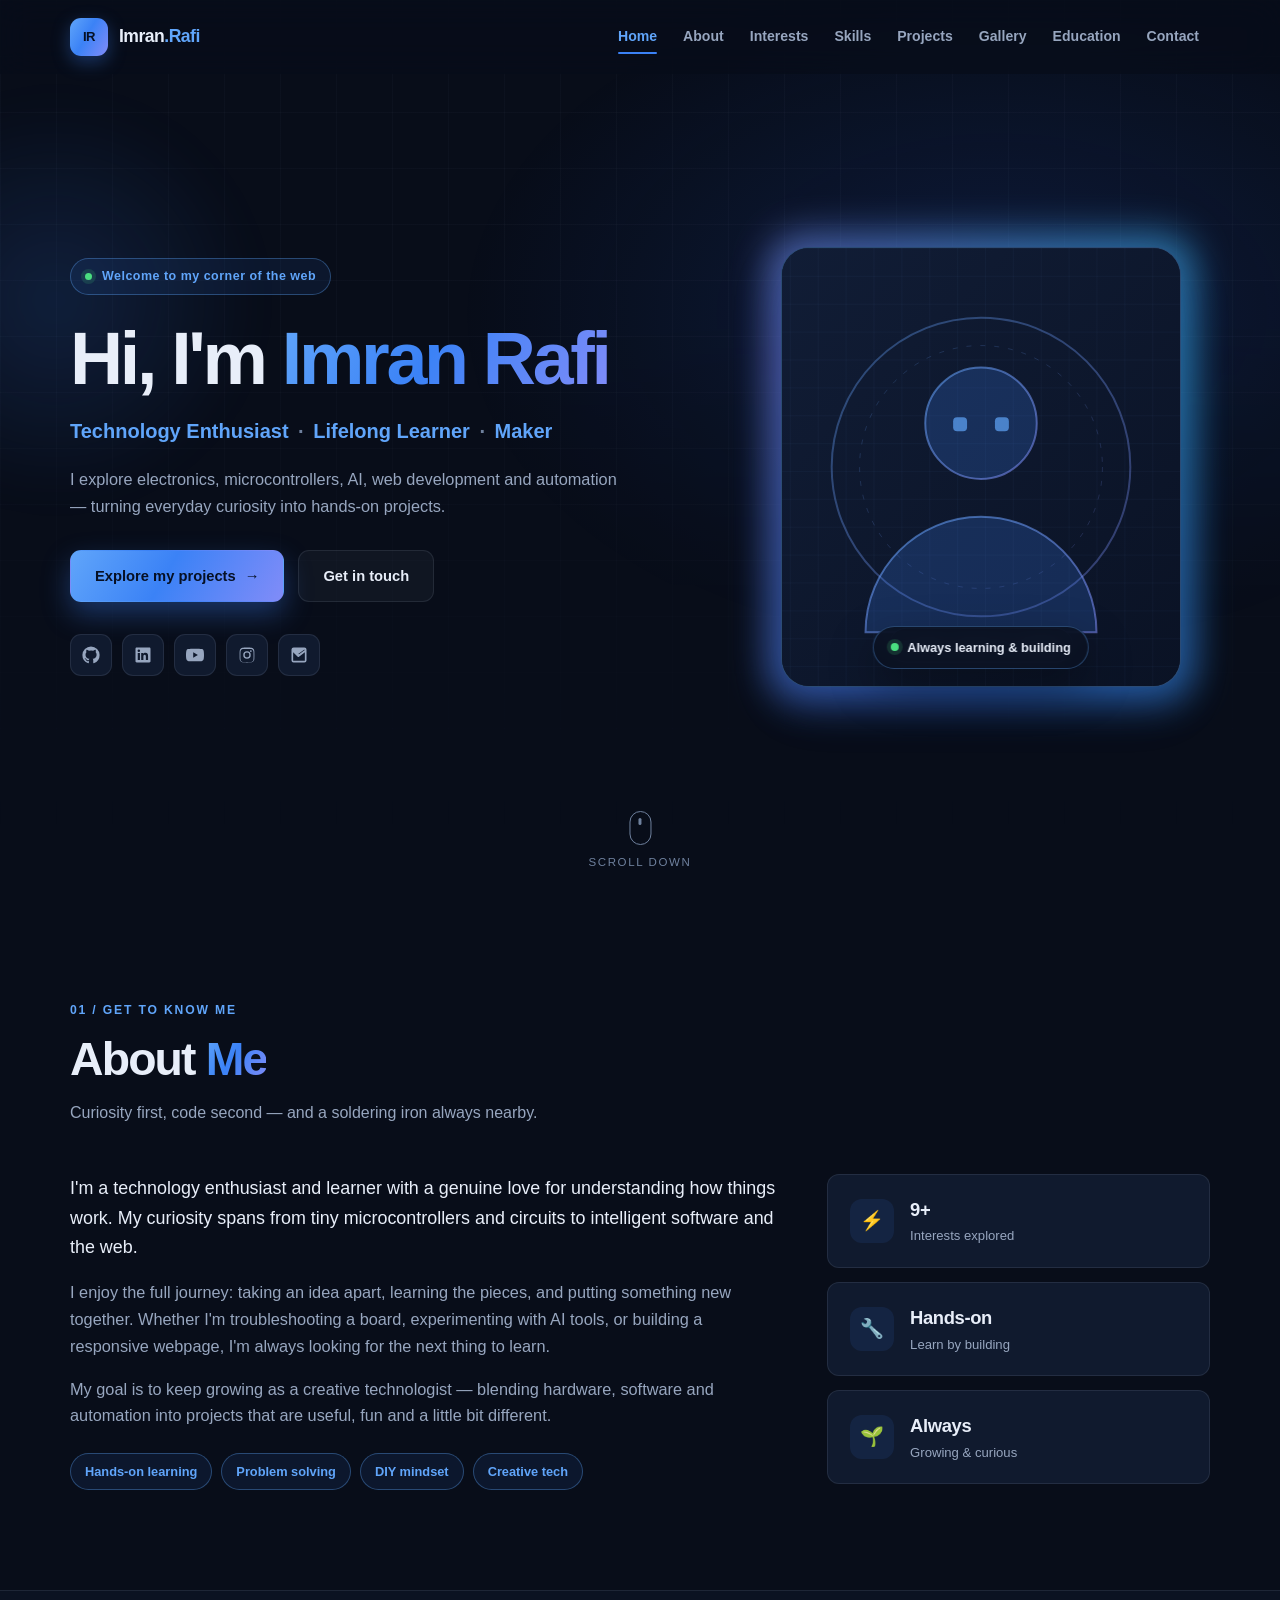
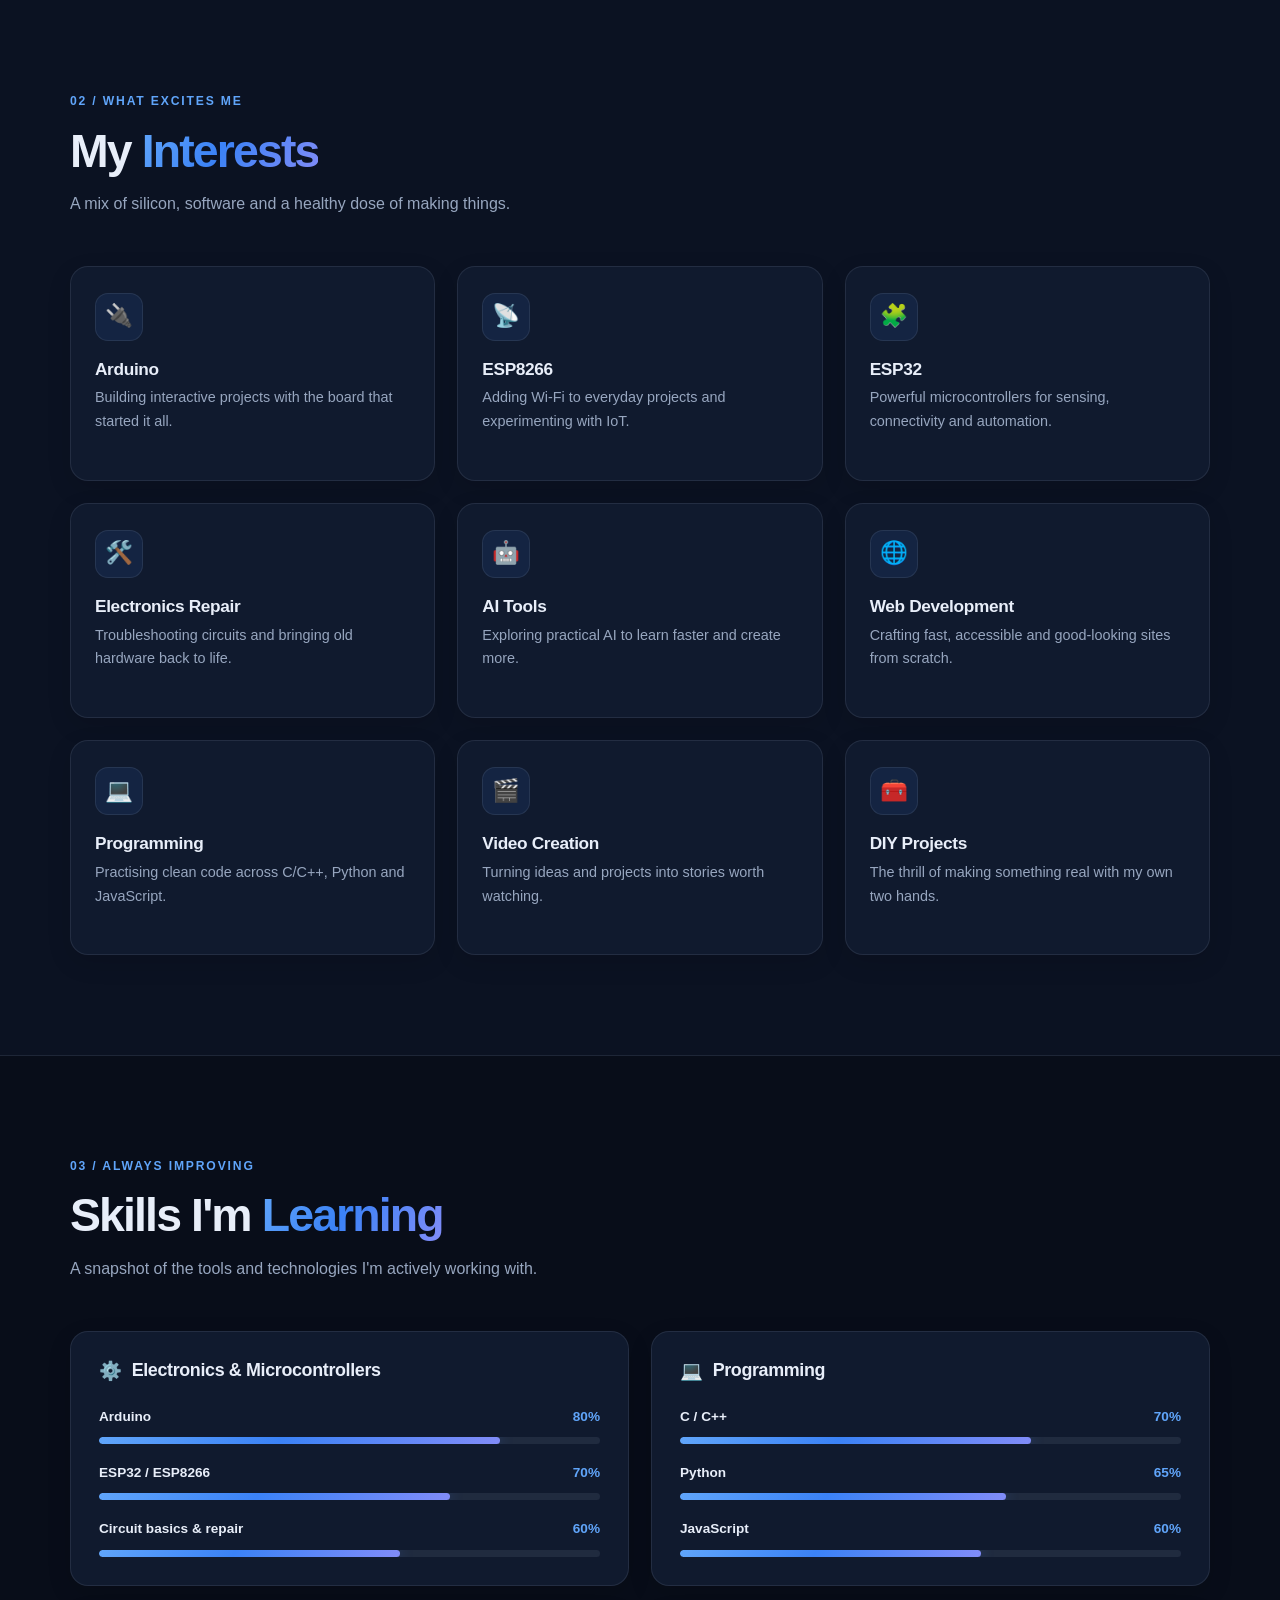
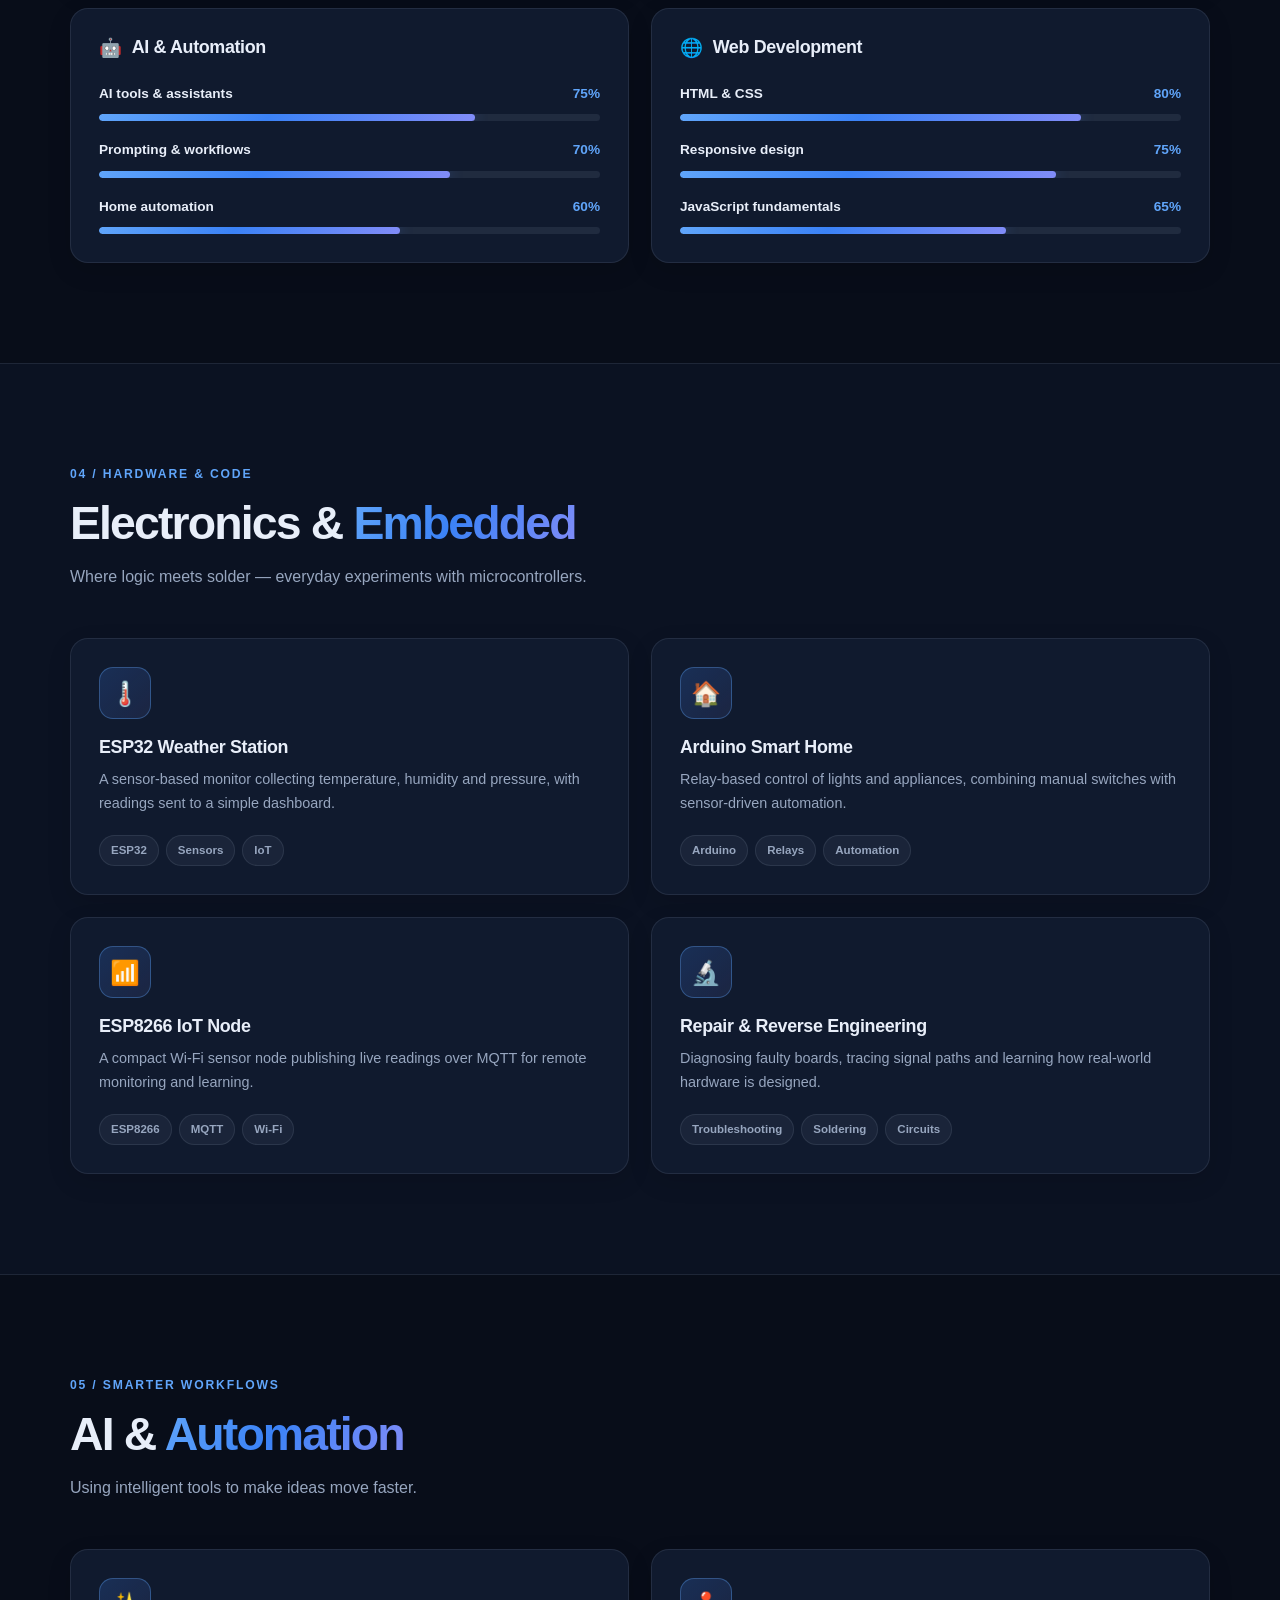
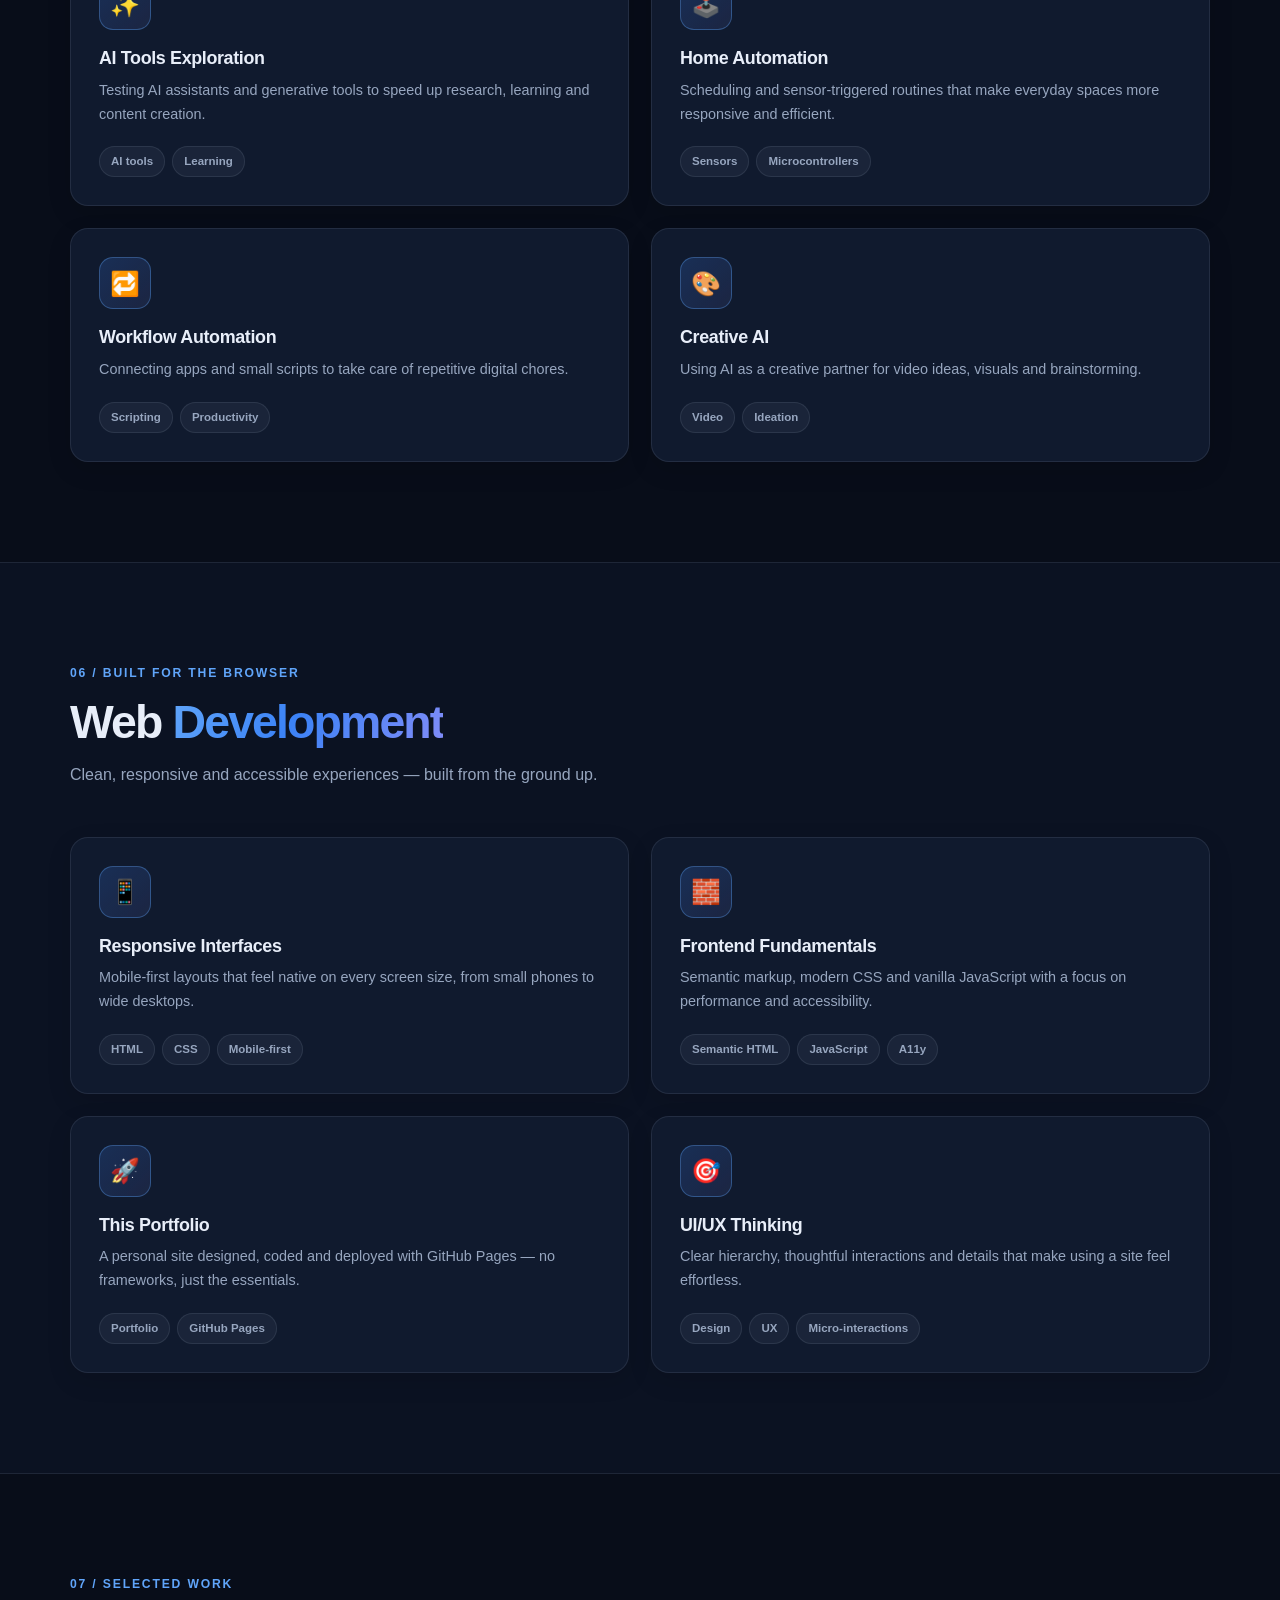
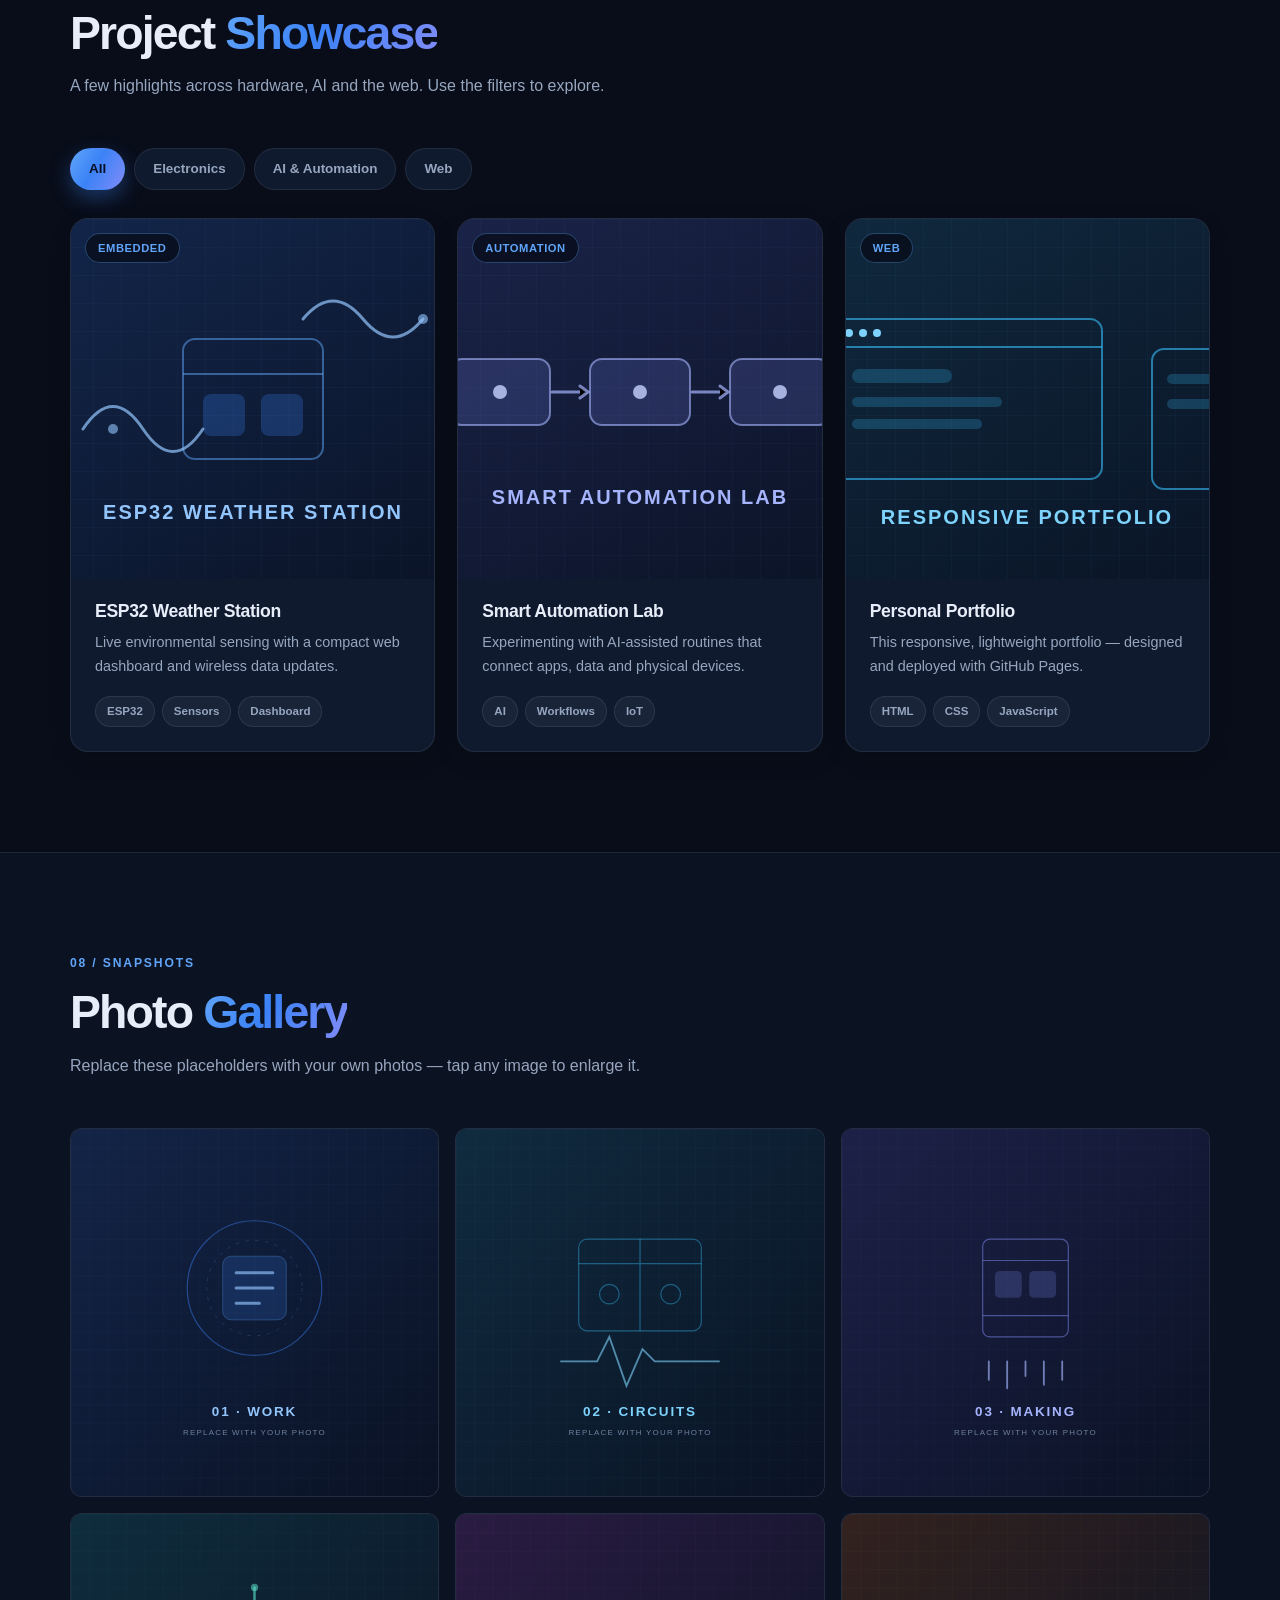
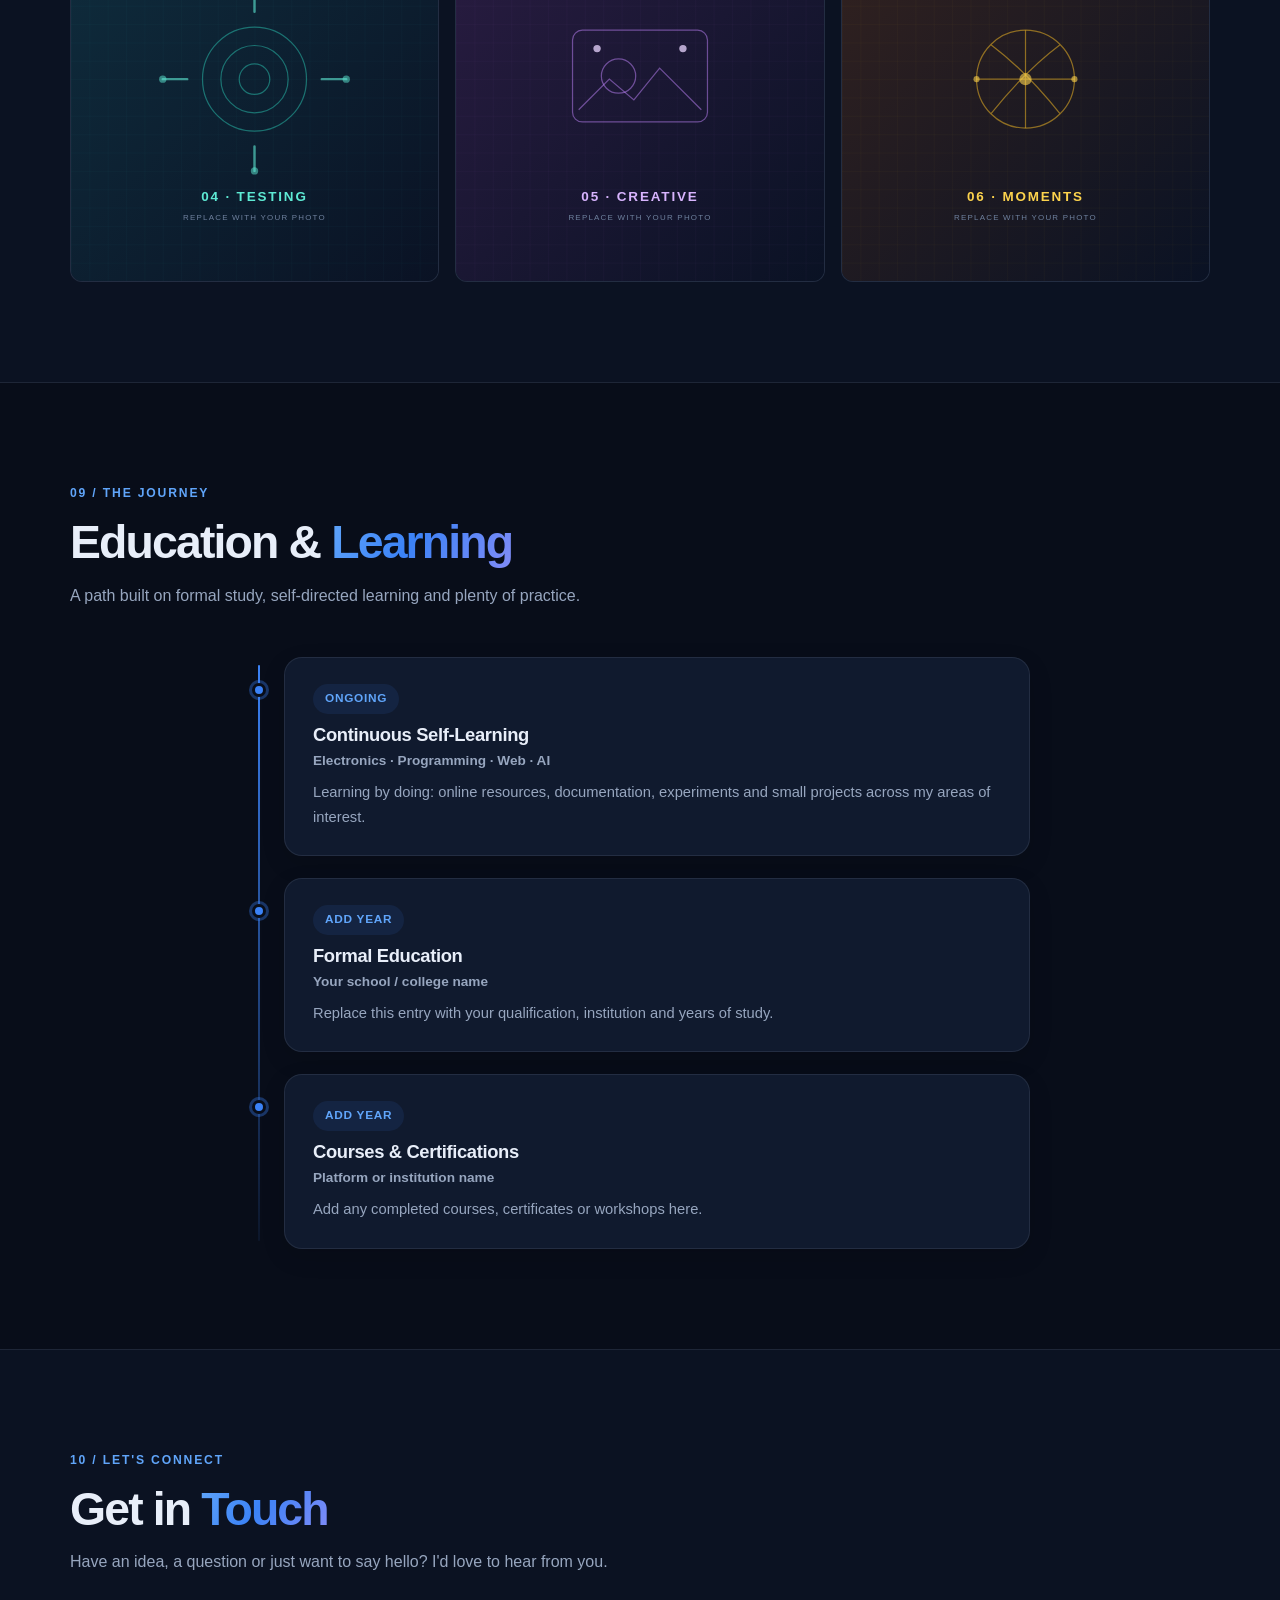
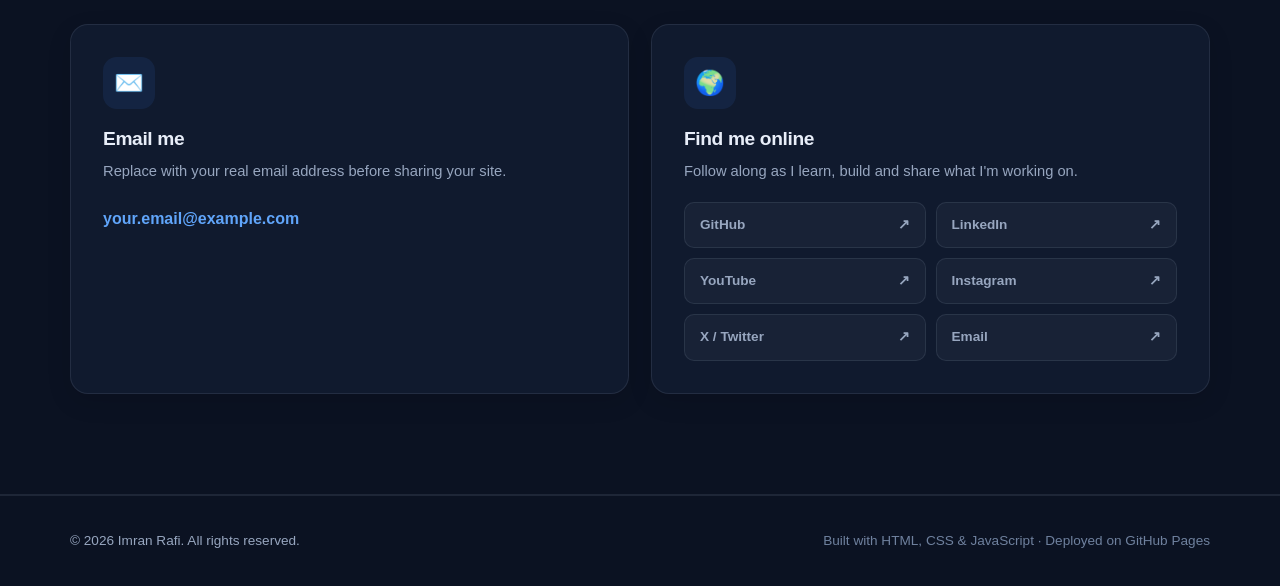
==== index.html @ 44f03a65 "Build responsive dark-theme portfolio site with GitHub Pages deployment" ====
<!DOCTYPE html>
<html lang="en">
<head>
  <meta charset="UTF-8">
  <meta name="viewport" content="width=device-width, initial-scale=1.0">
  <meta name="theme-color" content="#0a0f1e">
  <title>Imran Rafi — Technology Enthusiast, Learner &amp; Maker</title>
  <meta name="description" content="Personal portfolio of Imran Rafi — a technology enthusiast and lifelong learner exploring electronics, microcontrollers, AI, web development, automation and creative technology.">
  <meta name="keywords" content="Imran Rafi, electronics, Arduino, ESP32, ESP8266, AI, automation, web development, programming, portfolio">
  <meta name="author" content="Imran Rafi">
  <meta name="robots" content="index, follow">
  <link rel="canonical" href="https://rmd734412-web.github.io/imran-rafi/">

  <!-- Open Graph / Facebook -->
  <meta property="og:type" content="website">
  <meta property="og:site_name" content="Imran Rafi — Portfolio">
  <meta property="og:title" content="Imran Rafi — Technology Enthusiast, Learner &amp; Maker">
  <meta property="og:description" content="Exploring electronics, microcontrollers, AI, web development and automation — turning curiosity into hands-on projects.">
  <meta property="og:url" content="https://rmd734412-web.github.io/imran-rafi/">
  <meta property="og:image" content="https://rmd734412-web.github.io/imran-rafi/assets/og-image.png">
  <meta property="og:image:width" content="1200">
  <meta property="og:image:height" content="630">
  <meta property="og:image:alt" content="Imran Rafi — technology enthusiast, learner and maker">

  <!-- Twitter / X -->
  <meta name="twitter:card" content="summary_large_image">
  <meta name="twitter:title" content="Imran Rafi — Technology Enthusiast, Learner &amp; Maker">
  <meta name="twitter:description" content="Exploring electronics, microcontrollers, AI, web development and automation — turning curiosity into hands-on projects.">
  <meta name="twitter:image" content="https://rmd734412-web.github.io/imran-rafi/assets/og-image.png">

  <!-- Icons -->
  <link rel="icon" type="image/svg+xml" href="assets/favicon.svg">
  <link rel="icon" type="image/png" sizes="64x64" href="assets/favicon.png">
  <link rel="apple-touch-icon" href="assets/favicon.png">
  <link rel="stylesheet" href="css/style.css">
  <script src="js/main.js" defer></script>
</head>
<body>
  <a class="skip-link" href="#main">Skip to main content</a>

  <!-- ===== Header / Navigation ===== -->
  <header class="site-header" id="site-header">
    <div class="container header-inner">
      <a class="brand" href="#home" aria-label="Imran Rafi — home">
        <span class="brand-mark" aria-hidden="true">IR</span>
        <span class="brand-text">Imran<span class="brand-accent">.Rafi</span></span>
      </a>

      <button class="nav-toggle" id="nav-toggle" type="button" aria-label="Open navigation menu" aria-expanded="false" aria-controls="primary-nav">
        <span class="nav-toggle-bar"></span>
        <span class="nav-toggle-bar"></span>
        <span class="nav-toggle-bar"></span>
      </button>

      <nav class="primary-nav" id="primary-nav" aria-label="Main navigation">
        <a href="#home" class="nav-link active">Home</a>
        <a href="#about" class="nav-link">About</a>
        <a href="#interests" class="nav-link">Interests</a>
        <a href="#skills" class="nav-link">Skills</a>
        <a href="#projects" class="nav-link">Projects</a>
        <a href="#gallery" class="nav-link">Gallery</a>
        <a href="#education" class="nav-link">Education</a>
        <a href="#contact" class="nav-link">Contact</a>
      </nav>
    </div>
  </header>

  <main id="main">
    <!-- ===== Hero ===== -->
    <section class="hero" id="home" aria-labelledby="hero-title">
      <div class="hero-glow" aria-hidden="true"></div>
      <div class="container hero-grid">
        <div class="hero-copy reveal">
          <p class="eyebrow"><span class="eyebrow-dot" aria-hidden="true"></span> Welcome to my corner of the web</p>
          <h1 id="hero-title">Hi, I'm <span class="gradient-text">Imran Rafi</span></h1>
          <p class="hero-role">Technology Enthusiast <span aria-hidden="true">·</span> Lifelong Learner <span aria-hidden="true">·</span> Maker</p>
          <p class="hero-desc">I explore electronics, microcontrollers, AI, web development and automation — turning everyday curiosity into hands-on projects.</p>
          <div class="hero-actions">
            <a class="btn btn-primary" href="#projects">Explore my projects <span aria-hidden="true">→</span></a>
            <a class="btn btn-ghost" href="#contact">Get in touch</a>
          </div>
          <div class="hero-socials" aria-label="Social links">
            <a href="https://github.com/rmd734412-web" target="_blank" rel="noopener noreferrer" aria-label="GitHub" title="GitHub">
              <svg viewBox="0 0 24 24" aria-hidden="true"><path d="M12 .5A11.5 11.5 0 0 0 .5 12a11.5 11.5 0 0 0 7.86 10.92c.58.1.79-.25.79-.56v-2.2c-3.2.7-3.88-1.37-3.88-1.37-.53-1.34-1.29-1.7-1.29-1.7-1.05-.72.08-.7.08-.7 1.16.08 1.78 1.2 1.78 1.2 1.03 1.77 2.7 1.26 3.36.96.1-.75.4-1.26.73-1.55-2.55-.29-5.23-1.28-5.23-5.7 0-1.26.45-2.29 1.19-3.1-.12-.29-.52-1.46.11-3.05 0 0 .97-.31 3.18 1.18a11 11 0 0 1 5.79 0c2.2-1.49 3.17-1.18 3.17-1.18.63 1.59.23 2.76.12 3.05.74.81 1.18 1.84 1.18 3.1 0 4.43-2.68 5.4-5.24 5.69.41.36.78 1.06.78 2.14v3.17c0 .31.21.67.8.56A11.5 11.5 0 0 0 23.5 12 11.5 11.5 0 0 0 12 .5Z"/></svg>
            </a>
            <a href="https://www.linkedin.com/in/your-profile/" target="_blank" rel="noopener noreferrer" aria-label="LinkedIn" title="LinkedIn">
              <svg viewBox="0 0 24 24" aria-hidden="true"><path d="M20.45 2H3.55C2.69 2 2 2.67 2 3.51v16.98c0 .84.69 1.51 1.55 1.51h16.9c.86 0 1.55-.67 1.55-1.51V3.51c0-.84-.69-1.51-1.55-1.51ZM7.93 18.75H4.98V9.4h2.95v9.35ZM6.45 8.06a1.71 1.71 0 1 1 0-3.42 1.71 1.71 0 0 1 0 3.42Zm12.3 10.69h-2.94v-4.55c0-1.09-.02-2.49-1.52-2.49-1.52 0-1.75 1.18-1.75 2.41v4.63H9.6V9.4h2.83v1.28h.04c.39-.74 1.35-1.52 2.78-1.52 2.97 0 3.52 1.96 3.52 4.5v5.09Z"/></svg>
            </a>
            <a href="https://youtube.com/@your-channel" target="_blank" rel="noopener noreferrer" aria-label="YouTube" title="YouTube">
              <svg viewBox="0 0 24 24" aria-hidden="true"><path d="M23.5 6.2a3.02 3.02 0 0 0-2.12-2.14C19.55 3.55 12 3.55 12 3.55s-7.55 0-9.38.51A3.02 3.02 0 0 0 .5 6.2C0 8.03 0 12 0 12s0 3.97.5 5.8a3.02 3.02 0 0 0 2.12 2.14c1.83.51 9.38.51 9.38.51s7.55 0 9.38-.51a3.02 3.02 0 0 0 2.12-2.14c.5-1.83.5-5.8.5-5.8s0-3.97-.5-5.8ZM9.6 15.57V8.43L15.82 12 9.6 15.57Z"/></svg>
            </a>
            <a href="https://www.instagram.com/your-profile/" target="_blank" rel="noopener noreferrer" aria-label="Instagram" title="Instagram">
              <svg viewBox="0 0 24 24" aria-hidden="true"><path d="M12 2.16c3.2 0 3.58.01 4.85.07 1.17.05 1.8.25 2.23.41.56.22.96.48 1.38.9.42.42.68.82.9 1.38.16.42.36 1.06.41 2.23.06 1.27.07 1.65.07 4.85s-.01 3.58-.07 4.85c-.05 1.17-.25 1.8-.41 2.23-.22.56-.48.96-.9 1.38-.42.42-.82.68-1.38.9-.42.16-1.06.36-2.23.41-1.27.06-1.65.07-4.85.07s-3.58-.01-4.85-.07c-1.17-.05-1.8-.25-2.23-.41a3.8 3.8 0 0 1-1.38-.9 3.8 3.8 0 0 1-.9-1.38c-.16-.42-.36-1.06-.41-2.23C2.17 15.58 2.16 15.2 2.16 12s.01-3.58.07-4.85c.05-1.17.25-1.8.41-2.23.22-.56.48-.96.9-1.38.42-.42.82-.68 1.38-.9.42-.16 1.06-.36 2.23-.41C8.42 2.17 8.8 2.16 12 2.16Zm0 1.8c-3.15 0-3.5.01-4.73.07-.94.04-1.45.2-1.79.33-.45.18-.77.39-1.11.73-.34.34-.55.66-.73 1.11-.13.34-.29.85-.33 1.79-.06 1.23-.07 1.58-.07 4.73s.01 3.5.07 4.73c.04.94.2 1.45.33 1.79.18.45.39.77.73 1.11.34.34.66.55 1.11.73.34.13.85.29 1.79.33 1.23.06 1.58.07 4.73.07s3.5-.01 4.73-.07c.94-.04 1.45-.2 1.79-.33.45-.18.77-.39 1.11-.73.34-.34.55-.66.73-1.11.13-.34.29-.85.33-1.79.06-1.23.07-1.58.07-4.73s-.01-3.5-.07-4.73c-.04-.94-.2-1.45-.33-1.79a3 3 0 0 0-.73-1.11 3 3 0 0 0-1.11-.73c-.34-.13-.85-.29-1.79-.33-1.23-.06-1.58-.07-4.73-.07Zm0 3.06a4.98 4.98 0 1 1 0 9.96 4.98 4.98 0 0 1 0-9.96Zm0 1.8a3.18 3.18 0 1 0 0 6.36 3.18 3.18 0 0 0 0-6.36Zm5.18-3.23a1.16 1.16 0 1 1 0 2.32 1.16 1.16 0 0 1 0-2.32Z"/></svg>
            </a>
            <a href="mailto:your.email@example.com" aria-label="Email" title="Email">
              <svg viewBox="0 0 24 24" aria-hidden="true"><path d="M2 4.8A2.8 2.8 0 0 1 4.8 2h14.4A2.8 2.8 0 0 1 22 4.8v14.4A2.8 2.8 0 0 1 19.2 22H4.8A2.8 2.8 0 0 1 2 19.2V4.8Zm2.2.48 7.8 5.85 7.8-5.85a.8.8 0 0 0-1-.28L10 11.2 4.2 5.28a.8.8 0 0 0 0 0Zm15.6 13.92V8.4l-8.2 6.15a.8.8 0 0 1-.96 0L4.2 8.4v10.8c0 .22.18.4.4.4h14.8c.22 0 .4-.18.4-.4Z"/></svg>
            </a>
          </div>
        </div>

        <!-- Replace assets/profile.svg with your own photo (same filename) -->
        <div class="hero-visual reveal reveal-delay-1">
          <div class="hero-photo-frame">
            <div class="hero-photo-ring" aria-hidden="true"></div>
            <img src="assets/profile.svg" alt="Profile photo placeholder for Imran Rafi — replace with your own photo" width="440" height="440" class="hero-photo">
            <div class="photo-badge">
              <span class="badge-pulse" aria-hidden="true"></span>
              Always learning &amp; building
            </div>
          </div>
        </div>
      </div>
      <a class="scroll-hint" href="#about" aria-label="Scroll to About section">
        <span class="scroll-mouse" aria-hidden="true"><span></span></span>
        <span class="scroll-hint-text">Scroll down</span>
      </a>
    </section>

    <!-- ===== About ===== -->
    <section class="section" id="about" aria-labelledby="about-title">
      <div class="container">
        <div class="section-heading reveal">
          <span class="section-kicker">01 / Get to know me</span>
          <h2 id="about-title">About <span class="gradient-text">Me</span></h2>
          <p class="section-subtitle">Curiosity first, code second — and a soldering iron always nearby.</p>
        </div>
        <div class="about-grid">
          <div class="about-text reveal">
            <p>I'm a technology enthusiast and learner with a genuine love for understanding how things work. My curiosity spans from tiny microcontrollers and circuits to intelligent software and the web.</p>
            <p>I enjoy the full journey: taking an idea apart, learning the pieces, and putting something new together. Whether I'm troubleshooting a board, experimenting with AI tools, or building a responsive webpage, I'm always looking for the next thing to learn.</p>
            <p>My goal is to keep growing as a creative technologist — blending hardware, software and automation into projects that are useful, fun and a little bit different.</p>
            <div class="about-chips" aria-label="What I enjoy">
              <span class="chip">Hands-on learning</span>
              <span class="chip">Problem solving</span>
              <span class="chip">DIY mindset</span>
              <span class="chip">Creative tech</span>
            </div>
          </div>
          <div class="about-cards reveal reveal-delay-1">
            <article class="stat-card">
              <span class="stat-icon" aria-hidden="true">⚡</span>
              <div><strong>9+</strong><span>Interests explored</span></div>
            </article>
            <article class="stat-card">
              <span class="stat-icon" aria-hidden="true">🔧</span>
              <div><strong>Hands-on</strong><span>Learn by building</span></div>
            </article>
            <article class="stat-card">
              <span class="stat-icon" aria-hidden="true">🌱</span>
              <div><strong>Always</strong><span>Growing &amp; curious</span></div>
            </article>
          </div>
        </div>
      </div>
    </section>

    <!-- ===== Interests ===== -->
    <section class="section section-alt" id="interests" aria-labelledby="interests-title">
      <div class="container">
        <div class="section-heading reveal">
          <span class="section-kicker">02 / What excites me</span>
          <h2 id="interests-title">My <span class="gradient-text">Interests</span></h2>
          <p class="section-subtitle">A mix of silicon, software and a healthy dose of making things.</p>
        </div>
        <div class="grid grid-3">
          <article class="interest-card reveal"><span class="interest-icon" aria-hidden="true">🔌</span><h3>Arduino</h3><p>Building interactive projects with the board that started it all.</p></article>
          <article class="interest-card reveal"><span class="interest-icon" aria-hidden="true">📡</span><h3>ESP8266</h3><p>Adding Wi-Fi to everyday projects and experimenting with IoT.</p></article>
          <article class="interest-card reveal"><span class="interest-icon" aria-hidden="true">🧩</span><h3>ESP32</h3><p>Powerful microcontrollers for sensing, connectivity and automation.</p></article>
          <article class="interest-card reveal"><span class="interest-icon" aria-hidden="true">🛠️</span><h3>Electronics Repair</h3><p>Troubleshooting circuits and bringing old hardware back to life.</p></article>
          <article class="interest-card reveal"><span class="interest-icon" aria-hidden="true">🤖</span><h3>AI Tools</h3><p>Exploring practical AI to learn faster and create more.</p></article>
          <article class="interest-card reveal"><span class="interest-icon" aria-hidden="true">🌐</span><h3>Web Development</h3><p>Crafting fast, accessible and good-looking sites from scratch.</p></article>
          <article class="interest-card reveal"><span class="interest-icon" aria-hidden="true">💻</span><h3>Programming</h3><p>Practising clean code across C/C++, Python and JavaScript.</p></article>
          <article class="interest-card reveal"><span class="interest-icon" aria-hidden="true">🎬</span><h3>Video Creation</h3><p>Turning ideas and projects into stories worth watching.</p></article>
          <article class="interest-card reveal"><span class="interest-icon" aria-hidden="true">🧰</span><h3>DIY Projects</h3><p>The thrill of making something real with my own two hands.</p></article>
        </div>
      </div>
    </section>

    <!-- ===== Skills I'm Learning ===== -->
    <section class="section" id="skills" aria-labelledby="skills-title">
      <div class="container">
        <div class="section-heading reveal">
          <span class="section-kicker">03 / Always improving</span>
          <h2 id="skills-title">Skills I'm <span class="gradient-text">Learning</span></h2>
          <p class="section-subtitle">A snapshot of the tools and technologies I'm actively working with.</p>
        </div>
        <div class="grid grid-2">
          <article class="skill-group reveal">
            <h3><span aria-hidden="true">⚙️</span> Electronics &amp; Microcontrollers</h3>
            <div class="skill"><div class="skill-meta"><span>Arduino</span><span>80%</span></div><div class="skill-track"><div class="skill-fill" data-level="80"></div></div></div>
            <div class="skill"><div class="skill-meta"><span>ESP32 / ESP8266</span><span>70%</span></div><div class="skill-track"><div class="skill-fill" data-level="70"></div></div></div>
            <div class="skill"><div class="skill-meta"><span>Circuit basics &amp; repair</span><span>60%</span></div><div class="skill-track"><div class="skill-fill" data-level="60"></div></div></div>
          </article>
          <article class="skill-group reveal">
            <h3><span aria-hidden="true">💻</span> Programming</h3>
            <div class="skill"><div class="skill-meta"><span>C / C++</span><span>70%</span></div><div class="skill-track"><div class="skill-fill" data-level="70"></div></div></div>
            <div class="skill"><div class="skill-meta"><span>Python</span><span>65%</span></div><div class="skill-track"><div class="skill-fill" data-level="65"></div></div></div>
            <div class="skill"><div class="skill-meta"><span>JavaScript</span><span>60%</span></div><div class="skill-track"><div class="skill-fill" data-level="60"></div></div></div>
          </article>
          <article class="skill-group reveal">
            <h3><span aria-hidden="true">🤖</span> AI &amp; Automation</h3>
            <div class="skill"><div class="skill-meta"><span>AI tools &amp; assistants</span><span>75%</span></div><div class="skill-track"><div class="skill-fill" data-level="75"></div></div></div>
            <div class="skill"><div class="skill-meta"><span>Prompting &amp; workflows</span><span>70%</span></div><div class="skill-track"><div class="skill-fill" data-level="70"></div></div></div>
            <div class="skill"><div class="skill-meta"><span>Home automation</span><span>60%</span></div><div class="skill-track"><div class="skill-fill" data-level="60"></div></div></div>
          </article>
          <article class="skill-group reveal">
            <h3><span aria-hidden="true">🌐</span> Web Development</h3>
            <div class="skill"><div class="skill-meta"><span>HTML &amp; CSS</span><span>80%</span></div><div class="skill-track"><div class="skill-fill" data-level="80"></div></div></div>
            <div class="skill"><div class="skill-meta"><span>Responsive design</span><span>75%</span></div><div class="skill-track"><div class="skill-fill" data-level="75"></div></div></div>
            <div class="skill"><div class="skill-meta"><span>JavaScript fundamentals</span><span>65%</span></div><div class="skill-track"><div class="skill-fill" data-level="65"></div></div></div>
          </article>
        </div>
      </div>
    </section>

    <!-- ===== Electronics & Embedded Projects ===== -->
    <section class="section section-alt" id="embedded" aria-labelledby="embedded-title">
      <div class="container">
        <div class="section-heading reveal">
          <span class="section-kicker">04 / Hardware &amp; code</span>
          <h2 id="embedded-title">Electronics &amp; <span class="gradient-text">Embedded</span></h2>
          <p class="section-subtitle">Where logic meets solder — everyday experiments with microcontrollers.</p>
        </div>
        <div class="grid grid-2">
          <article class="feature-card reveal"><div class="feature-icon" aria-hidden="true">🌡️</div><h3>ESP32 Weather Station</h3><p>A sensor-based monitor collecting temperature, humidity and pressure, with readings sent to a simple dashboard.</p><div class="tags"><span>ESP32</span><span>Sensors</span><span>IoT</span></div></article>
          <article class="feature-card reveal"><div class="feature-icon" aria-hidden="true">🏠</div><h3>Arduino Smart Home</h3><p>Relay-based control of lights and appliances, combining manual switches with sensor-driven automation.</p><div class="tags"><span>Arduino</span><span>Relays</span><span>Automation</span></div></article>
          <article class="feature-card reveal"><div class="feature-icon" aria-hidden="true">📶</div><h3>ESP8266 IoT Node</h3><p>A compact Wi-Fi sensor node publishing live readings over MQTT for remote monitoring and learning.</p><div class="tags"><span>ESP8266</span><span>MQTT</span><span>Wi-Fi</span></div></article>
          <article class="feature-card reveal"><div class="feature-icon" aria-hidden="true">🔬</div><h3>Repair &amp; Reverse Engineering</h3><p>Diagnosing faulty boards, tracing signal paths and learning how real-world hardware is designed.</p><div class="tags"><span>Troubleshooting</span><span>Soldering</span><span>Circuits</span></div></article>
        </div>
      </div>
    </section>

    <!-- ===== AI & Automation ===== -->
    <section class="section" id="ai" aria-labelledby="ai-title">
      <div class="container">
        <div class="section-heading reveal">
          <span class="section-kicker">05 / Smarter workflows</span>
          <h2 id="ai-title">AI &amp; <span class="gradient-text">Automation</span></h2>
          <p class="section-subtitle">Using intelligent tools to make ideas move faster.</p>
        </div>
        <div class="grid grid-2">
          <article class="feature-card reveal"><div class="feature-icon" aria-hidden="true">✨</div><h3>AI Tools Exploration</h3><p>Testing AI assistants and generative tools to speed up research, learning and content creation.</p><div class="tags"><span>AI tools</span><span>Learning</span></div></article>
          <article class="feature-card reveal"><div class="feature-icon" aria-hidden="true">🕹️</div><h3>Home Automation</h3><p>Scheduling and sensor-triggered routines that make everyday spaces more responsive and efficient.</p><div class="tags"><span>Sensors</span><span>Microcontrollers</span></div></article>
          <article class="feature-card reveal"><div class="feature-icon" aria-hidden="true">🔁</div><h3>Workflow Automation</h3><p>Connecting apps and small scripts to take care of repetitive digital chores.</p><div class="tags"><span>Scripting</span><span>Productivity</span></div></article>
          <article class="feature-card reveal"><div class="feature-icon" aria-hidden="true">🎨</div><h3>Creative AI</h3><p>Using AI as a creative partner for video ideas, visuals and brainstorming.</p><div class="tags"><span>Video</span><span>Ideation</span></div></article>
        </div>
      </div>
    </section>

    <!-- ===== Web Development ===== -->
    <section class="section section-alt" id="webdev" aria-labelledby="webdev-title">
      <div class="container">
        <div class="section-heading reveal">
          <span class="section-kicker">06 / Built for the browser</span>
          <h2 id="webdev-title">Web <span class="gradient-text">Development</span></h2>
          <p class="section-subtitle">Clean, responsive and accessible experiences — built from the ground up.</p>
        </div>
        <div class="grid grid-2">
          <article class="feature-card reveal"><div class="feature-icon" aria-hidden="true">📱</div><h3>Responsive Interfaces</h3><p>Mobile-first layouts that feel native on every screen size, from small phones to wide desktops.</p><div class="tags"><span>HTML</span><span>CSS</span><span>Mobile-first</span></div></article>
          <article class="feature-card reveal"><div class="feature-icon" aria-hidden="true">🧱</div><h3>Frontend Fundamentals</h3><p>Semantic markup, modern CSS and vanilla JavaScript with a focus on performance and accessibility.</p><div class="tags"><span>Semantic HTML</span><span>JavaScript</span><span>A11y</span></div></article>
          <article class="feature-card reveal"><div class="feature-icon" aria-hidden="true">🚀</div><h3>This Portfolio</h3><p>A personal site designed, coded and deployed with GitHub Pages — no frameworks, just the essentials.</p><div class="tags"><span>Portfolio</span><span>GitHub Pages</span></div></article>
          <article class="feature-card reveal"><div class="feature-icon" aria-hidden="true">🎯</div><h3>UI/UX Thinking</h3><p>Clear hierarchy, thoughtful interactions and details that make using a site feel effortless.</p><div class="tags"><span>Design</span><span>UX</span><span>Micro-interactions</span></div></article>
        </div>
      </div>
    </section>

    <!-- ===== Project Showcase ===== -->
    <section class="section" id="projects" aria-labelledby="projects-title">
      <div class="container">
        <div class="section-heading reveal">
          <span class="section-kicker">07 / Selected work</span>
          <h2 id="projects-title">Project <span class="gradient-text">Showcase</span></h2>
          <p class="section-subtitle">A few highlights across hardware, AI and the web. Use the filters to explore.</p>
        </div>
        <div class="filter-bar reveal" role="group" aria-label="Filter projects">
          <button class="filter-btn is-active" type="button" data-filter="all" aria-pressed="true">All</button>
          <button class="filter-btn" type="button" data-filter="electronics" aria-pressed="false">Electronics</button>
          <button class="filter-btn" type="button" data-filter="ai" aria-pressed="false">AI &amp; Automation</button>
          <button class="filter-btn" type="button" data-filter="web" aria-pressed="false">Web</button>
        </div>
        <div class="grid grid-3 project-grid" id="project-grid">
          <article class="project-card reveal" data-category="electronics">
            <div class="project-thumb"><img src="assets/project-1.svg" alt="Illustration of an ESP32 weather station project" width="600" height="360" loading="lazy"><span class="project-label">Embedded</span></div>
            <div class="project-body"><h3>ESP32 Weather Station</h3><p>Live environmental sensing with a compact web dashboard and wireless data updates.</p><div class="tags"><span>ESP32</span><span>Sensors</span><span>Dashboard</span></div></div>
          </article>
          <article class="project-card reveal" data-category="ai">
            <div class="project-thumb"><img src="assets/project-2.svg" alt="Illustration of an AI automation workflow" width="600" height="360" loading="lazy"><span class="project-label">Automation</span></div>
            <div class="project-body"><h3>Smart Automation Lab</h3><p>Experimenting with AI-assisted routines that connect apps, data and physical devices.</p><div class="tags"><span>AI</span><span>Workflows</span><span>IoT</span></div></div>
          </article>
          <article class="project-card reveal" data-category="web">
            <div class="project-thumb"><img src="assets/project-3.svg" alt="Illustration of a responsive website on desktop and mobile" width="600" height="360" loading="lazy"><span class="project-label">Web</span></div>
            <div class="project-body"><h3>Personal Portfolio</h3><p>This responsive, lightweight portfolio — designed and deployed with GitHub Pages.</p><div class="tags"><span>HTML</span><span>CSS</span><span>JavaScript</span></div></div>
          </article>
        </div>
      </div>
    </section>

    <!-- ===== Photo Gallery ===== -->
    <section class="section section-alt" id="gallery" aria-labelledby="gallery-title">
      <div class="container">
        <div class="section-heading reveal">
          <span class="section-kicker">08 / Snapshots</span>
          <h2 id="gallery-title">Photo <span class="gradient-text">Gallery</span></h2>
          <p class="section-subtitle">Replace these placeholders with your own photos — tap any image to enlarge it.</p>
        </div>
        <div class="gallery-grid" id="gallery-grid">
          <button class="gallery-item reveal" type="button" data-caption="My workbench — place your own photo here"><img src="assets/gallery-1.svg" alt="Gallery placeholder 1: technology workbench" width="600" height="600" loading="lazy"><span class="gallery-overlay" aria-hidden="true">＋</span></button>
          <button class="gallery-item reveal" type="button" data-caption="Electronics projects — place your own photo here"><img src="assets/gallery-2.svg" alt="Gallery placeholder 2: electronics projects" width="600" height="600" loading="lazy"><span class="gallery-overlay" aria-hidden="true">＋</span></button>
          <button class="gallery-item reveal" type="button" data-caption="Microcontrollers — place your own photo here"><img src="assets/gallery-3.svg" alt="Gallery placeholder 3: microcontrollers" width="600" height="600" loading="lazy"><span class="gallery-overlay" aria-hidden="true">＋</span></button>
          <button class="gallery-item reveal" type="button" data-caption="Building &amp; testing — place your own photo here"><img src="assets/gallery-4.svg" alt="Gallery placeholder 4: building and testing" width="600" height="600" loading="lazy"><span class="gallery-overlay" aria-hidden="true">＋</span></button>
          <button class="gallery-item reveal" type="button" data-caption="Creative setup — place your own photo here"><img src="assets/gallery-5.svg" alt="Gallery placeholder 5: creative setup" width="600" height="600" loading="lazy"><span class="gallery-overlay" aria-hidden="true">＋</span></button>
          <button class="gallery-item reveal" type="button" data-caption="One more memory — place your own photo here"><img src="assets/gallery-6.svg" alt="Gallery placeholder 6: personal moment" width="600" height="600" loading="lazy"><span class="gallery-overlay" aria-hidden="true">＋</span></button>
        </div>
      </div>
    </section>

    <!-- ===== Education ===== -->
    <section class="section" id="education" aria-labelledby="education-title">
      <div class="container">
        <div class="section-heading reveal">
          <span class="section-kicker">09 / The journey</span>
          <h2 id="education-title">Education &amp; <span class="gradient-text">Learning</span></h2>
          <p class="section-subtitle">A path built on formal study, self-directed learning and plenty of practice.</p>
        </div>
        <div class="timeline">
          <article class="timeline-item reveal">
            <div class="timeline-marker" aria-hidden="true"></div>
            <div class="timeline-card">
              <span class="timeline-date">Ongoing</span>
              <h3>Continuous Self-Learning</h3>
              <p class="timeline-place">Electronics · Programming · Web · AI</p>
              <p>Learning by doing: online resources, documentation, experiments and small projects across my areas of interest.</p>
            </div>
          </article>
          <article class="timeline-item reveal">
            <div class="timeline-marker" aria-hidden="true"></div>
            <div class="timeline-card">
              <span class="timeline-date">Add year</span>
              <h3>Formal Education</h3>
              <p class="timeline-place">Your school / college name</p>
              <p>Replace this entry with your qualification, institution and years of study.</p>
            </div>
          </article>
          <article class="timeline-item reveal">
            <div class="timeline-marker" aria-hidden="true"></div>
            <div class="timeline-card">
              <span class="timeline-date">Add year</span>
              <h3>Courses &amp; Certifications</h3>
              <p class="timeline-place">Platform or institution name</p>
              <p>Add any completed courses, certificates or workshops here.</p>
            </div>
          </article>
        </div>
      </div>
    </section>

    <!-- ===== Contact ===== -->
    <section class="section section-alt contact" id="contact" aria-labelledby="contact-title">
      <div class="container">
        <div class="section-heading reveal">
          <span class="section-kicker">10 / Let's connect</span>
          <h2 id="contact-title">Get in <span class="gradient-text">Touch</span></h2>
          <p class="section-subtitle">Have an idea, a question or just want to say hello? I'd love to hear from you.</p>
        </div>
        <div class="contact-grid">
          <div class="contact-card reveal">
            <div class="contact-icon" aria-hidden="true">✉️</div>
            <h3>Email me</h3>
            <p>Replace with your real email address before sharing your site.</p>
            <!-- TODO: replace with your real email address -->
            <a class="contact-link" href="mailto:your.email@example.com">your.email@example.com</a>
          </div>
          <div class="contact-card reveal">
            <div class="contact-icon" aria-hidden="true">🌍</div>
            <h3>Find me online</h3>
            <p>Follow along as I learn, build and share what I'm working on.</p>
            <div class="social-grid">
              <!-- TODO: replace placeholder social URLs with your own profiles -->
              <a href="https://github.com/rmd734412-web" target="_blank" rel="noopener noreferrer">GitHub <span aria-hidden="true">↗</span></a>
              <a href="https://www.linkedin.com/in/your-profile/" target="_blank" rel="noopener noreferrer">LinkedIn <span aria-hidden="true">↗</span></a>
              <a href="https://youtube.com/@your-channel" target="_blank" rel="noopener noreferrer">YouTube <span aria-hidden="true">↗</span></a>
              <a href="https://www.instagram.com/your-profile/" target="_blank" rel="noopener noreferrer">Instagram <span aria-hidden="true">↗</span></a>
              <a href="https://x.com/your-handle" target="_blank" rel="noopener noreferrer">X / Twitter <span aria-hidden="true">↗</span></a>
              <a href="mailto:your.email@example.com">Email <span aria-hidden="true">↗</span></a>
            </div>
          </div>
        </div>
      </div>
    </section>
  </main>

  <!-- ===== Footer ===== -->
  <footer class="site-footer">
    <div class="container footer-inner">
      <p>© <span id="year">2026</span> Imran Rafi. All rights reserved.</p>
      <p class="footer-note">Built with HTML, CSS &amp; JavaScript · Deployed on GitHub Pages</p>
    </div>
  </footer>

  <button class="back-to-top" id="back-to-top" type="button" aria-label="Back to top" title="Back to top">↑</button>

  <!-- ===== Lightbox ===== -->
  <div class="lightbox" id="lightbox" role="dialog" aria-modal="true" aria-label="Image viewer" hidden>
    <button class="lightbox-close" id="lightbox-close" type="button" aria-label="Close image viewer">×</button>
    <figure class="lightbox-figure">
      <img id="lightbox-img" src="assets/gallery-1.svg" alt="">
      <figcaption id="lightbox-caption"></figcaption>
    </figure>
  </div>
</body>
</html>
---- css/style.css ----
/* ============================================================
   Imran Rafi — Portfolio Stylesheet
   Dark premium theme with blue accents. No dependencies.
   ============================================================ */

/* ---------- Design tokens ---------- */
:root {
  --bg: #080d19;
  --bg-alt: #0b1222;
  --surface: #101a2e;
  --surface-2: #142039;
  --border: rgba(148, 163, 184, 0.14);
  --border-strong: rgba(96, 165, 250, 0.35);
  --text: #e8eef9;
  --muted: #97a6bf;
  --muted-2: #6f819e;
  --accent: #3b82f6;
  --accent-light: #60a5fa;
  --accent-glow: rgba(59, 130, 246, 0.35);
  --gradient: linear-gradient(120deg, #60a5fa 0%, #3b82f6 45%, #818cf8 100%);
  --radius: 18px;
  --radius-sm: 12px;
  --shadow: 0 18px 45px rgba(0, 0, 0, 0.35);
  --shadow-glow: 0 18px 50px rgba(37, 99, 235, 0.18);
  --container: 1140px;
  --header-h: 74px;
  --ease: cubic-bezier(0.22, 1, 0.36, 1);
  --font: "Inter", "SF Pro Display", -apple-system, BlinkMacSystemFont, "Segoe UI", Roboto, "Helvetica Neue", Arial, sans-serif;
}

/* ---------- Reset & base ---------- */
*, *::before, *::after { box-sizing: border-box; }

html {
  scroll-behavior: smooth;
  scroll-padding-top: calc(var(--header-h) + 18px);
  -webkit-text-size-adjust: 100%;
}

body {
  margin: 0;
  font-family: var(--font);
  color: var(--text);
  background: var(--bg);
  line-height: 1.65;
  -webkit-font-smoothing: antialiased;
  -moz-osx-font-smoothing: grayscale;
  overflow-x: hidden;
}

body.nav-open, body.lightbox-open { overflow: hidden; }

img, svg { max-width: 100%; display: block; }
a { color: inherit; text-decoration: none; }
button { font: inherit; cursor: pointer; }
h1, h2, h3 { line-height: 1.2; margin: 0 0 0.5em; letter-spacing: -0.02em; }
p { margin: 0 0 1rem; }
::selection { background: var(--accent); color: #fff; }

:focus-visible {
  outline: 2px solid var(--accent-light);
  outline-offset: 3px;
  border-radius: 6px;
}

.skip-link {
  position: fixed;
  left: 12px;
  top: -100px;
  z-index: 300;
  background: var(--accent);
  color: #fff;
  padding: 10px 18px;
  border-radius: 8px;
  transition: top 0.2s var(--ease);
}
.skip-link:focus { top: 12px; }

.container {
  width: min(100% - 40px, var(--container));
  margin-inline: auto;
}

.gradient-text {
  background: var(--gradient);
  -webkit-background-clip: text;
  background-clip: text;
  color: transparent;
}

/* ---------- Header ---------- */
.site-header {
  position: fixed;
  inset: 0 0 auto 0;
  height: var(--header-h);
  z-index: 100;
  display: flex;
  align-items: center;
  background: rgba(8, 13, 25, 0.72);
  backdrop-filter: blur(16px);
  -webkit-backdrop-filter: blur(16px);
  border-bottom: 1px solid transparent;
  transition: background 0.3s, border-color 0.3s, height 0.3s var(--ease);
}
.site-header.scrolled {
  height: 64px;
  background: rgba(8, 13, 25, 0.94);
  border-bottom-color: var(--border);
  box-shadow: 0 10px 30px rgba(0, 0, 0, 0.25);
}
.header-inner { display: flex; align-items: center; justify-content: space-between; gap: 20px; }

.brand { display: inline-flex; align-items: center; gap: 11px; font-weight: 750; font-size: 1.1rem; letter-spacing: -0.03em; flex-shrink: 0; }
.brand-mark {
  display: grid;
  place-items: center;
  width: 38px;
  height: 38px;
  border-radius: 11px;
  background: var(--gradient);
  color: #061024;
  font-size: 0.82rem;
  font-weight: 900;
  letter-spacing: -0.04em;
  box-shadow: 0 6px 18px var(--accent-glow);
}
.brand-accent { color: var(--accent-light); }

.primary-nav { display: flex; align-items: center; gap: 4px; }
.nav-link {
  position: relative;
  padding: 8px 11px;
  font-size: 0.88rem;
  font-weight: 550;
  color: var(--muted);
  border-radius: 8px;
  transition: color 0.25s, background 0.25s;
}
.nav-link:hover { color: var(--text); background: rgba(148, 163, 184, 0.07); }
.nav-link.active { color: var(--accent-light); }
.nav-link.active::after {
  content: "";
  position: absolute;
  left: 11px;
  right: 11px;
  bottom: 2px;
  height: 2px;
  border-radius: 2px;
  background: var(--accent);
}

.nav-toggle {
  display: none;
  width: 44px;
  height: 44px;
  border: 1px solid var(--border);
  border-radius: 11px;
  background: var(--surface);
  padding: 11px 10px;
  flex-direction: column;
  justify-content: space-between;
}
.nav-toggle-bar {
  display: block;
  height: 2px;
  width: 100%;
  background: var(--text);
  border-radius: 2px;
  transition: transform 0.3s var(--ease), opacity 0.2s;
}
.nav-toggle[aria-expanded="true"] .nav-toggle-bar:nth-child(1) { transform: translateY(7px) rotate(45deg); }
.nav-toggle[aria-expanded="true"] .nav-toggle-bar:nth-child(2) { opacity: 0; }
.nav-toggle[aria-expanded="true"] .nav-toggle-bar:nth-child(3) { transform: translateY(-7px) rotate(-45deg); }

/* ---------- Hero ---------- */
.hero {
  position: relative;
  min-height: 100svh;
  display: flex;
  align-items: center;
  padding: calc(var(--header-h) + 50px) 0 90px;
  overflow: hidden;
}
.hero::before {
  content: "";
  position: absolute;
  inset: 0;
  background:
    radial-gradient(ellipse 60% 55% at 78% 35%, rgba(37, 99, 235, 0.16), transparent 70%),
    linear-gradient(rgba(148, 163, 184, 0.035) 1px, transparent 1px),
    linear-gradient(90deg, rgba(148, 163, 184, 0.035) 1px, transparent 1px);
  background-size: auto, 56px 56px, 56px 56px;
  mask-image: linear-gradient(to bottom, #000 35%, transparent 95%);
  -webkit-mask-image: linear-gradient(to bottom, #000 35%, transparent 95%);
  pointer-events: none;
}
.hero-glow {
  position: absolute;
  top: 10%;
  left: -12%;
  width: 420px;
  height: 420px;
  border-radius: 50%;
  background: radial-gradient(circle, rgba(59, 130, 246, 0.16), transparent 68%);
  filter: blur(20px);
  pointer-events: none;
}
.hero-grid {
  position: relative;
  z-index: 1;
  display: grid;
  grid-template-columns: 1.15fr 0.85fr;
  align-items: center;
  gap: 60px;
}
.eyebrow {
  display: inline-flex;
  align-items: center;
  gap: 10px;
  margin-bottom: 20px;
  padding: 7px 14px;
  font-size: 0.78rem;
  font-weight: 600;
  letter-spacing: 0.04em;
  color: var(--accent-light);
  background: rgba(59, 130, 246, 0.09);
  border: 1px solid var(--border-strong);
  border-radius: 100px;
}
.eyebrow-dot {
  width: 7px;
  height: 7px;
  border-radius: 50%;
  background: #4ade80;
  box-shadow: 0 0 0 4px rgba(74, 222, 128, 0.14);
  animation: pulse 2.4s infinite;
}
.hero h1 { font-size: clamp(2.7rem, 6.4vw, 4.6rem); font-weight: 800; letter-spacing: -0.045em; margin-bottom: 12px; }
.hero-role { font-size: clamp(1rem, 2.2vw, 1.25rem); font-weight: 600; color: var(--accent-light); margin-bottom: 18px; }
.hero-role span { color: var(--muted-2); margin: 0 4px; }
.hero-desc { max-width: 560px; font-size: 1.02rem; color: var(--muted); margin-bottom: 30px; }
.hero-actions { display: flex; flex-wrap: wrap; gap: 14px; margin-bottom: 32px; }

.btn {
  display: inline-flex;
  align-items: center;
  justify-content: center;
  gap: 9px;
  padding: 13px 24px;
  border-radius: 11px;
  font-size: 0.92rem;
  font-weight: 650;
  border: 1px solid transparent;
  transition: transform 0.25s var(--ease), box-shadow 0.25s, background 0.25s, border-color 0.25s;
}
.btn:hover { transform: translateY(-3px); }
.btn-primary { background: var(--gradient); color: #061024; box-shadow: 0 12px 28px var(--accent-glow); }
.btn-primary:hover { box-shadow: 0 18px 36px rgba(59, 130, 246, 0.45); }
.btn-ghost { background: rgba(148, 163, 184, 0.06); border-color: var(--border); color: var(--text); }
.btn-ghost:hover { border-color: var(--border-strong); background: rgba(59, 130, 246, 0.1); }

.hero-socials { display: flex; gap: 10px; }
.hero-socials a {
  display: grid;
  place-items: center;
  width: 42px;
  height: 42px;
  border-radius: 11px;
  background: var(--surface);
  border: 1px solid var(--border);
  color: var(--muted);
  transition: transform 0.25s var(--ease), color 0.25s, border-color 0.25s, background 0.25s;
}
.hero-socials a:hover { transform: translateY(-4px); color: var(--accent-light); border-color: var(--border-strong); background: rgba(59, 130, 246, 0.1); }
.hero-socials svg { width: 18px; height: 18px; fill: currentColor; }

.hero-visual { display: flex; justify-content: center; }
.hero-photo-frame { position: relative; width: min(100%, 400px); }
.hero-photo-ring {
  position: absolute;
  inset: -14px;
  border-radius: 34px;
  background: conic-gradient(from 180deg, var(--accent), #818cf8, #38bdf8, var(--accent));
  opacity: 0.55;
  filter: blur(18px);
  animation: spin 14s linear infinite;
}
.hero-photo {
  position: relative;
  width: 100%;
  aspect-ratio: 1;
  object-fit: cover;
  border-radius: 28px;
  border: 1px solid var(--border-strong);
  background: var(--surface);
  box-shadow: var(--shadow-glow);
}
.photo-badge {
  position: absolute;
  bottom: 18px;
  left: 50%;
  transform: translateX(-50%);
  display: flex;
  align-items: center;
  gap: 9px;
  white-space: nowrap;
  padding: 10px 17px;
  font-size: 0.8rem;
  font-weight: 600;
  color: var(--text);
  background: rgba(11, 18, 34, 0.88);
  backdrop-filter: blur(10px);
  border: 1px solid var(--border-strong);
  border-radius: 100px;
  box-shadow: var(--shadow);
}
.badge-pulse { width: 8px; height: 8px; border-radius: 50%; background: #4ade80; box-shadow: 0 0 0 4px rgba(74, 222, 128, 0.15); animation: pulse 2.4s infinite; }

.scroll-hint {
  position: absolute;
  bottom: 28px;
  left: 50%;
  transform: translateX(-50%);
  display: flex;
  flex-direction: column;
  align-items: center;
  gap: 8px;
  color: var(--muted-2);
  font-size: 0.72rem;
  letter-spacing: 0.14em;
  text-transform: uppercase;
  transition: color 0.25s;
}
.scroll-hint:hover { color: var(--accent-light); }
.scroll-mouse { width: 22px; height: 34px; border: 1.5px solid currentColor; border-radius: 12px; display: flex; justify-content: center; padding-top: 6px; }
.scroll-mouse span { width: 3px; height: 7px; border-radius: 2px; background: currentColor; animation: scrollDot 1.8s infinite; }

/* ---------- Sections ---------- */
.section { padding: 100px 0; position: relative; }
.section-alt { background: var(--bg-alt); border-block: 1px solid var(--border); }

.section-heading { max-width: 640px; margin-bottom: 48px; }
.section-kicker { display: block; margin-bottom: 12px; font-size: 0.76rem; font-weight: 700; letter-spacing: 0.15em; text-transform: uppercase; color: var(--accent-light); }
.section-heading h2 { font-size: clamp(2rem, 4.6vw, 2.9rem); font-weight: 780; letter-spacing: -0.04em; margin-bottom: 12px; }
.section-subtitle { color: var(--muted); font-size: 1rem; margin: 0; }

.grid { display: grid; gap: 22px; }
.grid-2 { grid-template-columns: repeat(2, minmax(0, 1fr)); }
.grid-3 { grid-template-columns: repeat(3, minmax(0, 1fr)); }

/* ---------- About ---------- */
.about-grid { display: grid; grid-template-columns: 1.3fr 0.7fr; gap: 46px; align-items: start; }
.about-text p { color: var(--muted); font-size: 1.02rem; }
.about-text p:first-child { color: var(--text); font-size: 1.12rem; }
.about-chips { display: flex; flex-wrap: wrap; gap: 9px; margin-top: 24px; }
.chip {
  padding: 7px 14px;
  font-size: 0.8rem;
  font-weight: 600;
  color: var(--accent-light);
  background: rgba(59, 130, 246, 0.09);
  border: 1px solid var(--border-strong);
  border-radius: 100px;
}
.about-cards { display: grid; gap: 14px; }
.stat-card {
  display: flex;
  align-items: center;
  gap: 16px;
  padding: 20px 22px;
  background: var(--surface);
  border: 1px solid var(--border);
  border-radius: var(--radius-sm);
  transition: transform 0.3s var(--ease), border-color 0.3s, box-shadow 0.3s;
}
.stat-card:hover { transform: translateY(-4px); border-color: var(--border-strong); box-shadow: var(--shadow-glow); }
.stat-icon { display: grid; place-items: center; flex: 0 0 44px; height: 44px; font-size: 1.2rem; background: rgba(59, 130, 246, 0.1); border-radius: 12px; }
.stat-card div { display: flex; flex-direction: column; }
.stat-card strong { font-size: 1.15rem; letter-spacing: -0.02em; }
.stat-card span:not(.stat-icon) { font-size: 0.82rem; color: var(--muted); }

/* ---------- Interest cards ---------- */
.interest-card, .feature-card, .skill-group, .project-card, .contact-card, .timeline-card {
  background: var(--surface);
  border: 1px solid var(--border);
  border-radius: var(--radius);
  box-shadow: 0 8px 24px rgba(0, 0, 0, 0.12);
}
.interest-card {
  padding: 26px 24px;
  transition: transform 0.35s var(--ease), border-color 0.35s, box-shadow 0.35s, background 0.35s;
}
.interest-card::after { content: ""; display: block; height: 2px; width: 0; margin-top: 18px; background: var(--gradient); border-radius: 2px; transition: width 0.35s var(--ease); }
.interest-card:hover { transform: translateY(-7px); border-color: var(--border-strong); background: var(--surface-2); box-shadow: var(--shadow-glow); }
.interest-card:hover::after { width: 48px; }
.interest-icon { display: grid; place-items: center; width: 48px; height: 48px; margin-bottom: 18px; font-size: 1.4rem; background: rgba(59, 130, 246, 0.1); border: 1px solid var(--border); border-radius: 13px; }
.interest-card h3 { font-size: 1.08rem; margin-bottom: 7px; }
.interest-card p, .feature-card p, .project-body p { font-size: 0.9rem; color: var(--muted); margin: 0; }

/* ---------- Skills ---------- */
.skill-group { padding: 28px; }
.skill-group h3 { font-size: 1.12rem; margin-bottom: 24px; display: flex; align-items: center; gap: 10px; }
.skill-group h3 span { font-size: 1.15rem; }
.skill + .skill { margin-top: 18px; }
.skill-meta { display: flex; justify-content: space-between; gap: 10px; font-size: 0.85rem; font-weight: 600; margin-bottom: 9px; }
.skill-meta span:last-child { color: var(--accent-light); }
.skill-track { height: 7px; border-radius: 100px; background: rgba(148, 163, 184, 0.12); overflow: hidden; }
.skill-fill { height: 100%; width: 0; border-radius: 100px; background: var(--gradient); box-shadow: 0 0 14px var(--accent-glow); transition: width 1.4s var(--ease); }

/* ---------- Feature cards ---------- */
.feature-card { padding: 28px; transition: transform 0.35s var(--ease), border-color 0.35s, box-shadow 0.35s; }
.feature-card:hover { transform: translateY(-6px); border-color: var(--border-strong); box-shadow: var(--shadow-glow); }
.feature-icon { display: grid; place-items: center; width: 52px; height: 52px; margin-bottom: 18px; font-size: 1.5rem; background: linear-gradient(135deg, rgba(59, 130, 246, 0.2), rgba(129, 140, 248, 0.1)); border: 1px solid var(--border-strong); border-radius: 14px; }
.feature-card h3 { font-size: 1.12rem; }
.tags { display: flex; flex-wrap: wrap; gap: 7px; margin-top: 20px; }
.tags span {
  padding: 5px 11px;
  font-size: 0.72rem;
  font-weight: 600;
  color: var(--muted);
  background: rgba(148, 163, 184, 0.08);
  border: 1px solid var(--border);
  border-radius: 100px;
}

/* ---------- Project showcase ---------- */
.filter-bar { display: flex; flex-wrap: wrap; gap: 9px; margin-bottom: 28px; }
.filter-btn {
  padding: 9px 18px;
  font-size: 0.84rem;
  font-weight: 600;
  color: var(--muted);
  background: var(--surface);
  border: 1px solid var(--border);
  border-radius: 100px;
  transition: all 0.25s var(--ease);
}
.filter-btn:hover { color: var(--text); border-color: var(--border-strong); }
.filter-btn.is-active { color: #061024; background: var(--gradient); border-color: transparent; box-shadow: 0 8px 20px var(--accent-glow); }
.project-card { overflow: hidden; display: flex; flex-direction: column; transition: transform 0.35s var(--ease), border-color 0.35s, box-shadow 0.35s, opacity 0.3s; }
.project-card:hover { transform: translateY(-7px); border-color: var(--border-strong); box-shadow: var(--shadow-glow); }
.project-card.is-hidden { display: none; }
.project-thumb { position: relative; overflow: hidden; background: var(--surface-2); }
.project-thumb img { width: 100%; aspect-ratio: 5 / 3; object-fit: cover; transition: transform 0.5s var(--ease); }
.project-card:hover .project-thumb img { transform: scale(1.06); }
.project-label { position: absolute; top: 14px; left: 14px; padding: 5px 12px; font-size: 0.7rem; font-weight: 700; letter-spacing: 0.05em; text-transform: uppercase; background: rgba(8, 13, 25, 0.8); backdrop-filter: blur(8px); border: 1px solid var(--border-strong); border-radius: 100px; color: var(--accent-light); }
.project-body { padding: 22px 24px 24px; display: flex; flex-direction: column; flex: 1; }
.project-body h3 { font-size: 1.1rem; }
.project-body .tags { margin-top: auto; padding-top: 18px; }

/* ---------- Gallery ---------- */
.gallery-grid { display: grid; grid-template-columns: repeat(3, minmax(0, 1fr)); gap: 16px; }
.gallery-item {
  position: relative;
  padding: 0;
  border: 1px solid var(--border);
  border-radius: var(--radius-sm);
  overflow: hidden;
  background: var(--surface);
  aspect-ratio: 1;
  transition: transform 0.35s var(--ease), border-color 0.35s, box-shadow 0.35s;
}
.gallery-item:hover { transform: translateY(-5px) scale(1.01); border-color: var(--border-strong); box-shadow: var(--shadow-glow); }
.gallery-item img { width: 100%; height: 100%; object-fit: cover; transition: transform 0.5s var(--ease); }
.gallery-item:hover img { transform: scale(1.08); }
.gallery-overlay {
  position: absolute;
  inset: 0;
  display: grid;
  place-items: center;
  font-size: 2rem;
  color: #fff;
  background: rgba(8, 13, 25, 0.55);
  opacity: 0;
  transition: opacity 0.3s;
}
.gallery-item:hover .gallery-overlay, .gallery-item:focus-visible .gallery-overlay { opacity: 1; }

/* ---------- Education timeline ---------- */
.timeline { position: relative; max-width: 780px; margin-inline: auto; padding-left: 34px; }
.timeline::before { content: ""; position: absolute; left: 8px; top: 8px; bottom: 8px; width: 2px; background: linear-gradient(to bottom, var(--accent), rgba(59, 130, 246, 0.08)); border-radius: 2px; }
.timeline-item { position: relative; margin-bottom: 22px; }
.timeline-item:last-child { margin-bottom: 0; }
.timeline-marker { position: absolute; left: -32px; top: 26px; width: 14px; height: 14px; border-radius: 50%; background: var(--accent); border: 3px solid var(--bg); box-shadow: 0 0 0 3px var(--accent-glow); }
.timeline-card { padding: 26px 28px; transition: transform 0.3s var(--ease), border-color 0.3s; }
.timeline-card:hover { transform: translateX(4px); border-color: var(--border-strong); }
.timeline-date { display: inline-block; margin-bottom: 10px; padding: 5px 12px; font-size: 0.74rem; font-weight: 700; letter-spacing: 0.06em; text-transform: uppercase; color: var(--accent-light); background: rgba(59, 130, 246, 0.1); border-radius: 100px; }
.timeline-card h3 { font-size: 1.15rem; margin-bottom: 4px; }
.timeline-place { font-size: 0.85rem; font-weight: 600; color: var(--muted); margin-bottom: 8px; }
.timeline-card p:last-child { font-size: 0.92rem; color: var(--muted); margin: 0; }

/* ---------- Contact ---------- */
.contact-grid { display: grid; grid-template-columns: repeat(2, minmax(0, 1fr)); gap: 22px; }
.contact-card { padding: 32px; transition: transform 0.3s var(--ease), border-color 0.3s, box-shadow 0.3s; }
.contact-card:hover { transform: translateY(-5px); border-color: var(--border-strong); box-shadow: var(--shadow-glow); }
.contact-icon { display: grid; place-items: center; width: 52px; height: 52px; margin-bottom: 18px; font-size: 1.5rem; background: rgba(59, 130, 246, 0.1); border-radius: 14px; }
.contact-card h3 { font-size: 1.2rem; }
.contact-card > p { color: var(--muted); font-size: 0.92rem; }
.contact-link { display: inline-block; margin-top: 6px; font-weight: 650; color: var(--accent-light); border-bottom: 1px solid transparent; transition: border-color 0.25s; }
.contact-link:hover { border-bottom-color: var(--accent-light); }
.social-grid { display: grid; grid-template-columns: repeat(2, minmax(0, 1fr)); gap: 10px; margin-top: 18px; }
.social-grid a {
  display: flex;
  align-items: center;
  justify-content: space-between;
  gap: 8px;
  padding: 11px 15px;
  font-size: 0.85rem;
  font-weight: 600;
  color: var(--muted);
  background: rgba(148, 163, 184, 0.06);
  border: 1px solid var(--border);
  border-radius: 10px;
  transition: all 0.25s var(--ease);
}
.social-grid a:hover { color: var(--accent-light); border-color: var(--border-strong); background: rgba(59, 130, 246, 0.1); transform: translateY(-2px); }

/* ---------- Footer ---------- */
.site-footer { padding: 34px 0; border-top: 1px solid var(--border); background: var(--bg-alt); }
.footer-inner { display: flex; flex-wrap: wrap; justify-content: space-between; align-items: center; gap: 10px; }
.footer-inner p { margin: 0; font-size: 0.85rem; color: var(--muted); }
.footer-note { color: var(--muted-2) !important; }

/* ---------- Back to top ---------- */
.back-to-top {
  position: fixed;
  right: 22px;
  bottom: 22px;
  z-index: 90;
  display: grid;
  place-items: center;
  width: 46px;
  height: 46px;
  font-size: 1.3rem;
  font-weight: 700;
  color: var(--text);
  background: var(--surface);
  border: 1px solid var(--border-strong);
  border-radius: 13px;
  box-shadow: var(--shadow);
  opacity: 0;
  visibility: hidden;
  transform: translateY(14px);
  transition: opacity 0.3s, visibility 0.3s, transform 0.3s var(--ease), background 0.25s;
}
.back-to-top.visible { opacity: 1; visibility: visible; transform: translateY(0); }
.back-to-top:hover { background: var(--accent); color: #061024; transform: translateY(-3px); }

/* ---------- Lightbox ---------- */
.lightbox {
  position: fixed;
  inset: 0;
  z-index: 200;
  display: grid;
  place-items: center;
  padding: 24px;
  background: rgba(4, 8, 16, 0.92);
  backdrop-filter: blur(10px);
  -webkit-backdrop-filter: blur(10px);
  animation: fadeIn 0.25s ease;
}
.lightbox[hidden] { display: none; }
.lightbox-figure { margin: 0; max-width: min(90vw, 860px); text-align: center; }
.lightbox-figure img { width: 100%; max-height: 76vh; object-fit: contain; border-radius: var(--radius); border: 1px solid var(--border-strong); box-shadow: var(--shadow); }
.lightbox-figure figcaption { margin-top: 14px; font-size: 0.9rem; color: var(--muted); }
.lightbox-close {
  position: absolute;
  top: 22px;
  right: 24px;
  width: 44px;
  height: 44px;
  font-size: 1.7rem;
  line-height: 1;
  color: var(--text);
  background: var(--surface);
  border: 1px solid var(--border);
  border-radius: 12px;
  transition: background 0.25s, transform 0.25s;
}
.lightbox-close:hover { background: var(--accent); color: #061024; transform: rotate(90deg); }

/* ---------- Reveal animations ---------- */
.reveal { opacity: 0; transform: translateY(28px); transition: opacity 0.75s var(--ease), transform 0.75s var(--ease); }
.reveal.is-visible { opacity: 1; transform: translateY(0); }
.reveal-delay-1 { transition-delay: 0.14s; }

/* ---------- Keyframes ---------- */
@keyframes pulse { 0%, 100% { transform: scale(1); } 50% { transform: scale(1.35); } }
@keyframes spin { to { transform: rotate(360deg); } }
@keyframes scrollDot { 0% { transform: translateY(0); opacity: 1; } 70%, 100% { transform: translateY(12px); opacity: 0; } }
@keyframes fadeIn { from { opacity: 0; } to { opacity: 1; } }

/* ---------- Responsive: tablet ---------- */
@media (max-width: 980px) {
  .hero-grid { gap: 36px; }
  .about-grid { grid-template-columns: 1fr; gap: 30px; }
  .about-cards { grid-template-columns: repeat(3, minmax(0, 1fr)); }
  .grid-3 { grid-template-columns: repeat(2, minmax(0, 1fr)); }
  .gallery-grid { grid-template-columns: repeat(2, minmax(0, 1fr)); }
}

/* ---------- Responsive: mobile ---------- */
@media (max-width: 768px) {
  :root { --header-h: 66px; }

  .container { width: min(100% - 32px, var(--container)); }
  .nav-toggle { display: flex; }

  .primary-nav {
    position: fixed;
    top: var(--header-h);
    left: 0;
    right: 0;
    flex-direction: column;
    align-items: stretch;
    gap: 2px;
    padding: 14px 16px 22px;
    background: rgba(8, 13, 25, 0.98);
    backdrop-filter: blur(18px);
    border-bottom: 1px solid var(--border);
    box-shadow: 0 24px 40px rgba(0, 0, 0, 0.4);
    transform: translateY(-130%);
    opacity: 0;
    visibility: hidden;
    transition: transform 0.35s var(--ease), opacity 0.3s, visibility 0.35s;
    max-height: calc(100svh - var(--header-h));
    overflow-y: auto;
  }
  .primary-nav.open { transform: translateY(0); opacity: 1; visibility: visible; }
  .nav-link { padding: 12px 14px; font-size: 0.95rem; }
  .nav-link.active::after { left: 14px; right: auto; width: 20px; }

  .hero { min-height: auto; padding: calc(var(--header-h) + 46px) 0 96px; text-align: center; }
  .hero-grid { grid-template-columns: 1fr; gap: 40px; }
  .hero-copy { order: 1; }
  .hero-visual { order: 2; }
  .hero-desc { margin-inline: auto; }
  .hero-actions, .hero-socials { justify-content: center; }
  .eyebrow { margin-inline: auto; }
  .hero-photo-frame { width: min(78%, 320px); }
  .scroll-hint { bottom: 20px; }
  .scroll-hint-text { display: none; }

  .section { padding: 76px 0; }
  .section-heading { margin-bottom: 36px; }
  .grid-2, .grid-3 { grid-template-columns: 1fr; }
  .about-cards { grid-template-columns: 1fr; }
  .gallery-grid { grid-template-columns: repeat(2, minmax(0, 1fr)); gap: 12px; }
  .contact-grid { grid-template-columns: 1fr; }
  .timeline { padding-left: 28px; }
  .timeline-marker { left: -26px; }
  .back-to-top { right: 14px; bottom: 14px; width: 42px; height: 42px; }
}

@media (max-width: 420px) {
  .container { width: min(100% - 26px, var(--container)); }
  .hero h1 { font-size: 2.45rem; }
  .hero-actions .btn { width: 100%; }
  .gallery-grid { grid-template-columns: 1fr 1fr; gap: 10px; }
  .social-grid { grid-template-columns: 1fr; }
  .stat-card { padding: 16px 18px; }
  .section { padding: 66px 0; }
}

/* ---------- Reduced motion ---------- */
@media (prefers-reduced-motion: reduce) {
  html { scroll-behavior: auto; }
  *, *::before, *::after {
    animation-duration: 0.01ms !important;
    animation-iteration-count: 1 !important;
    transition-duration: 0.01ms !important;
    scroll-behavior: auto !important;
  }
  .reveal { opacity: 1; transform: none; }
  .skill-fill { width: 0; }
}
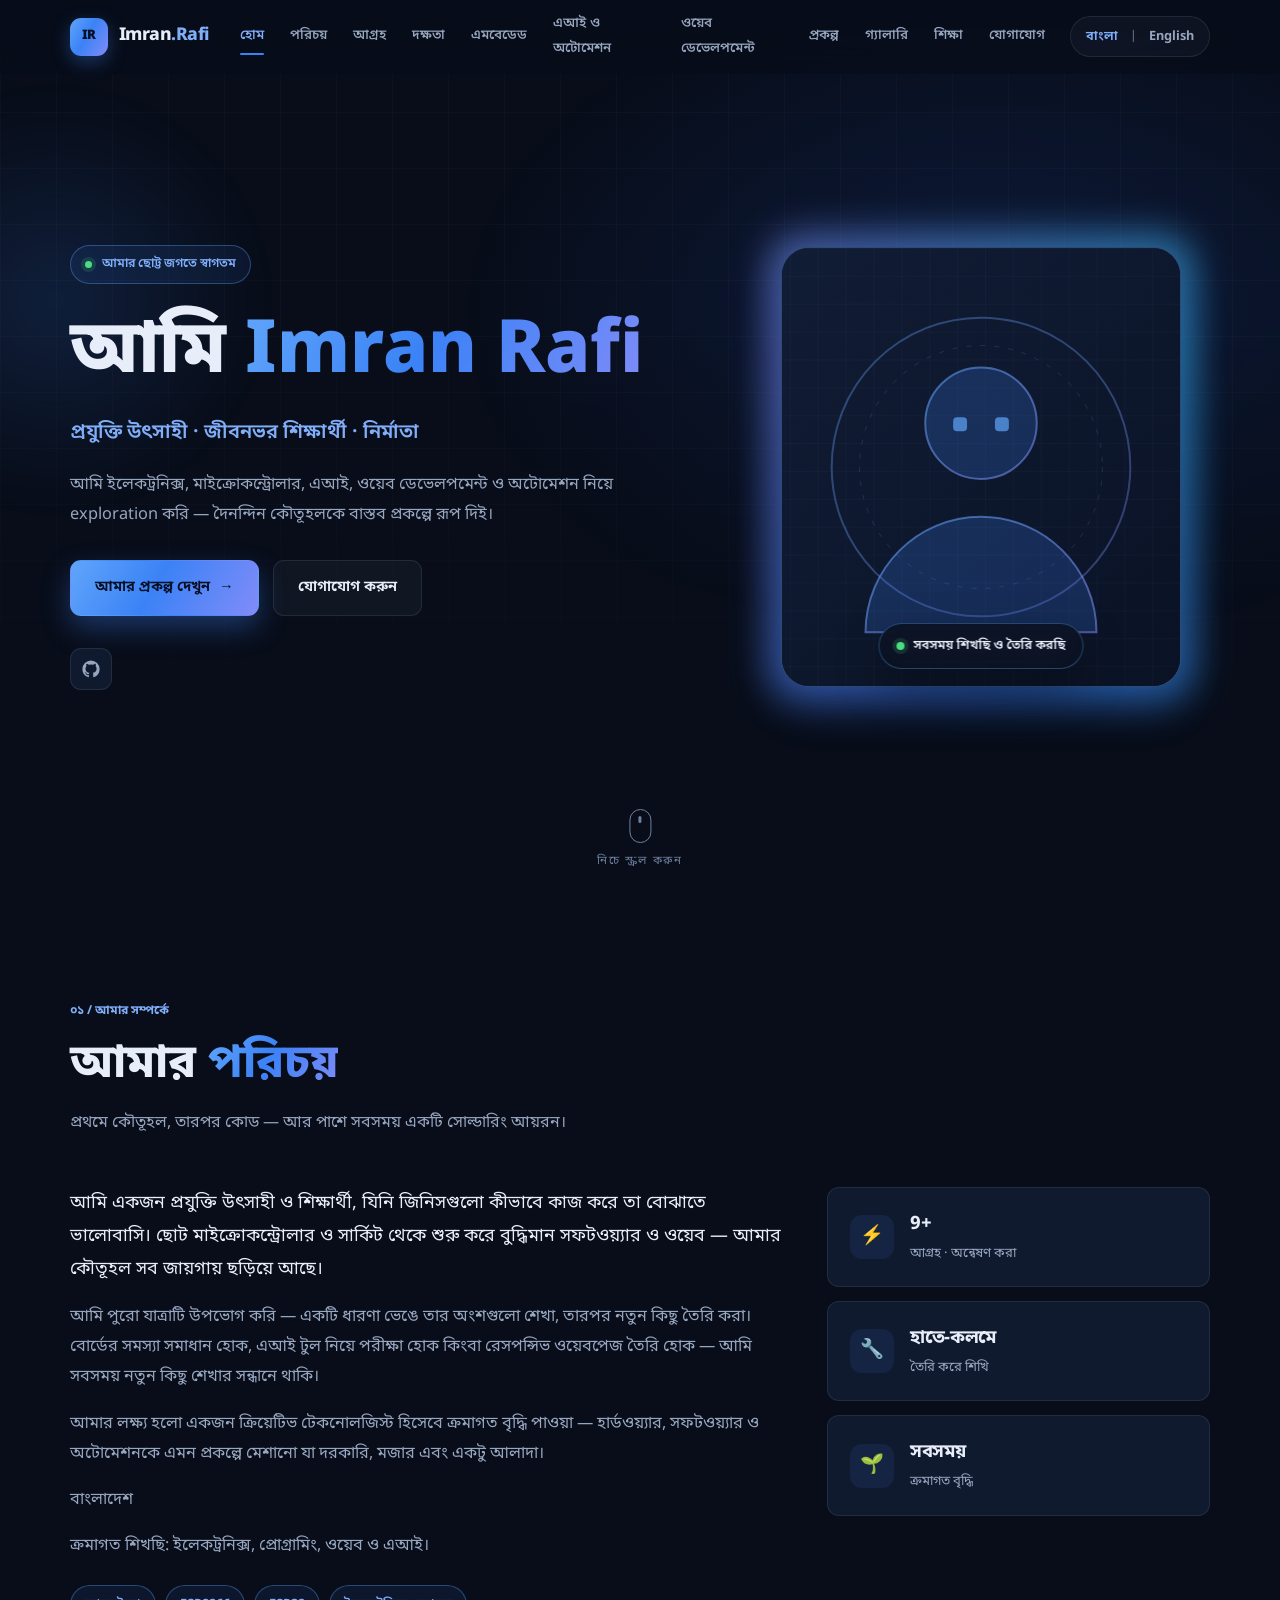
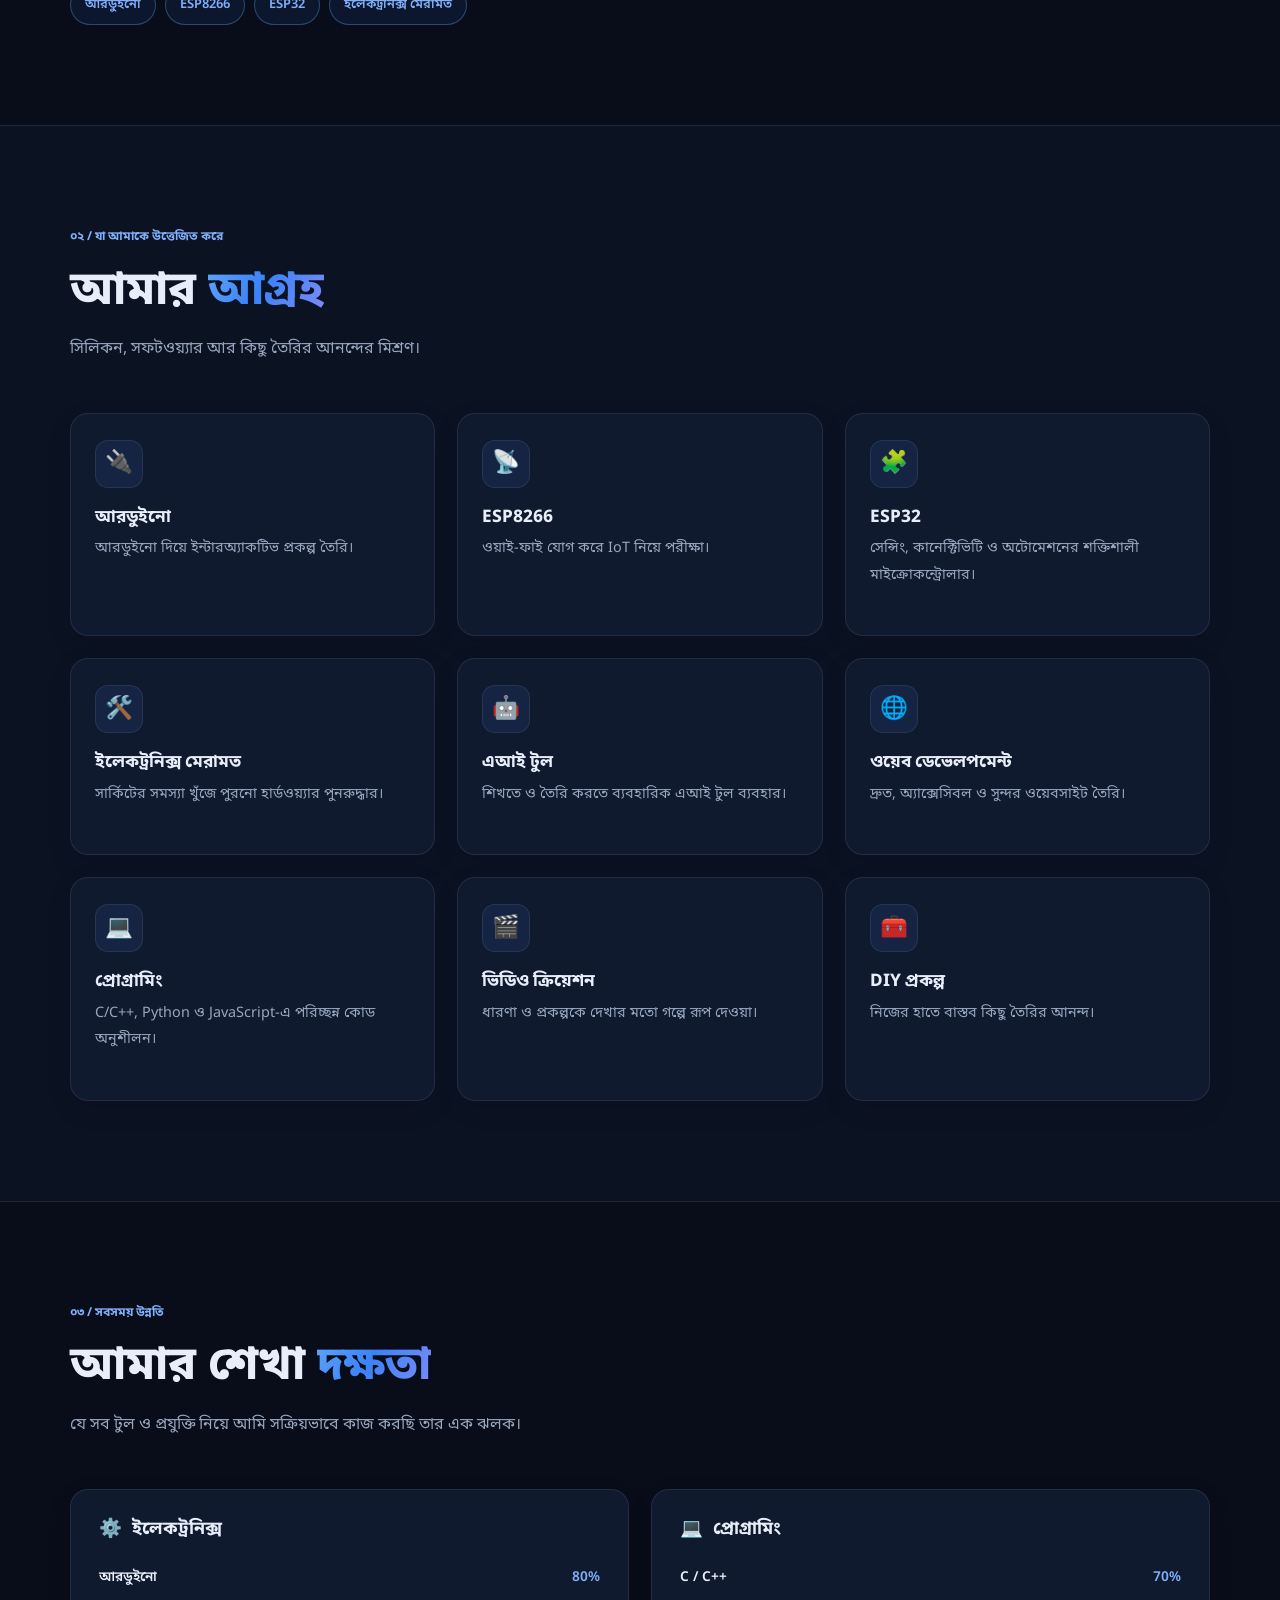
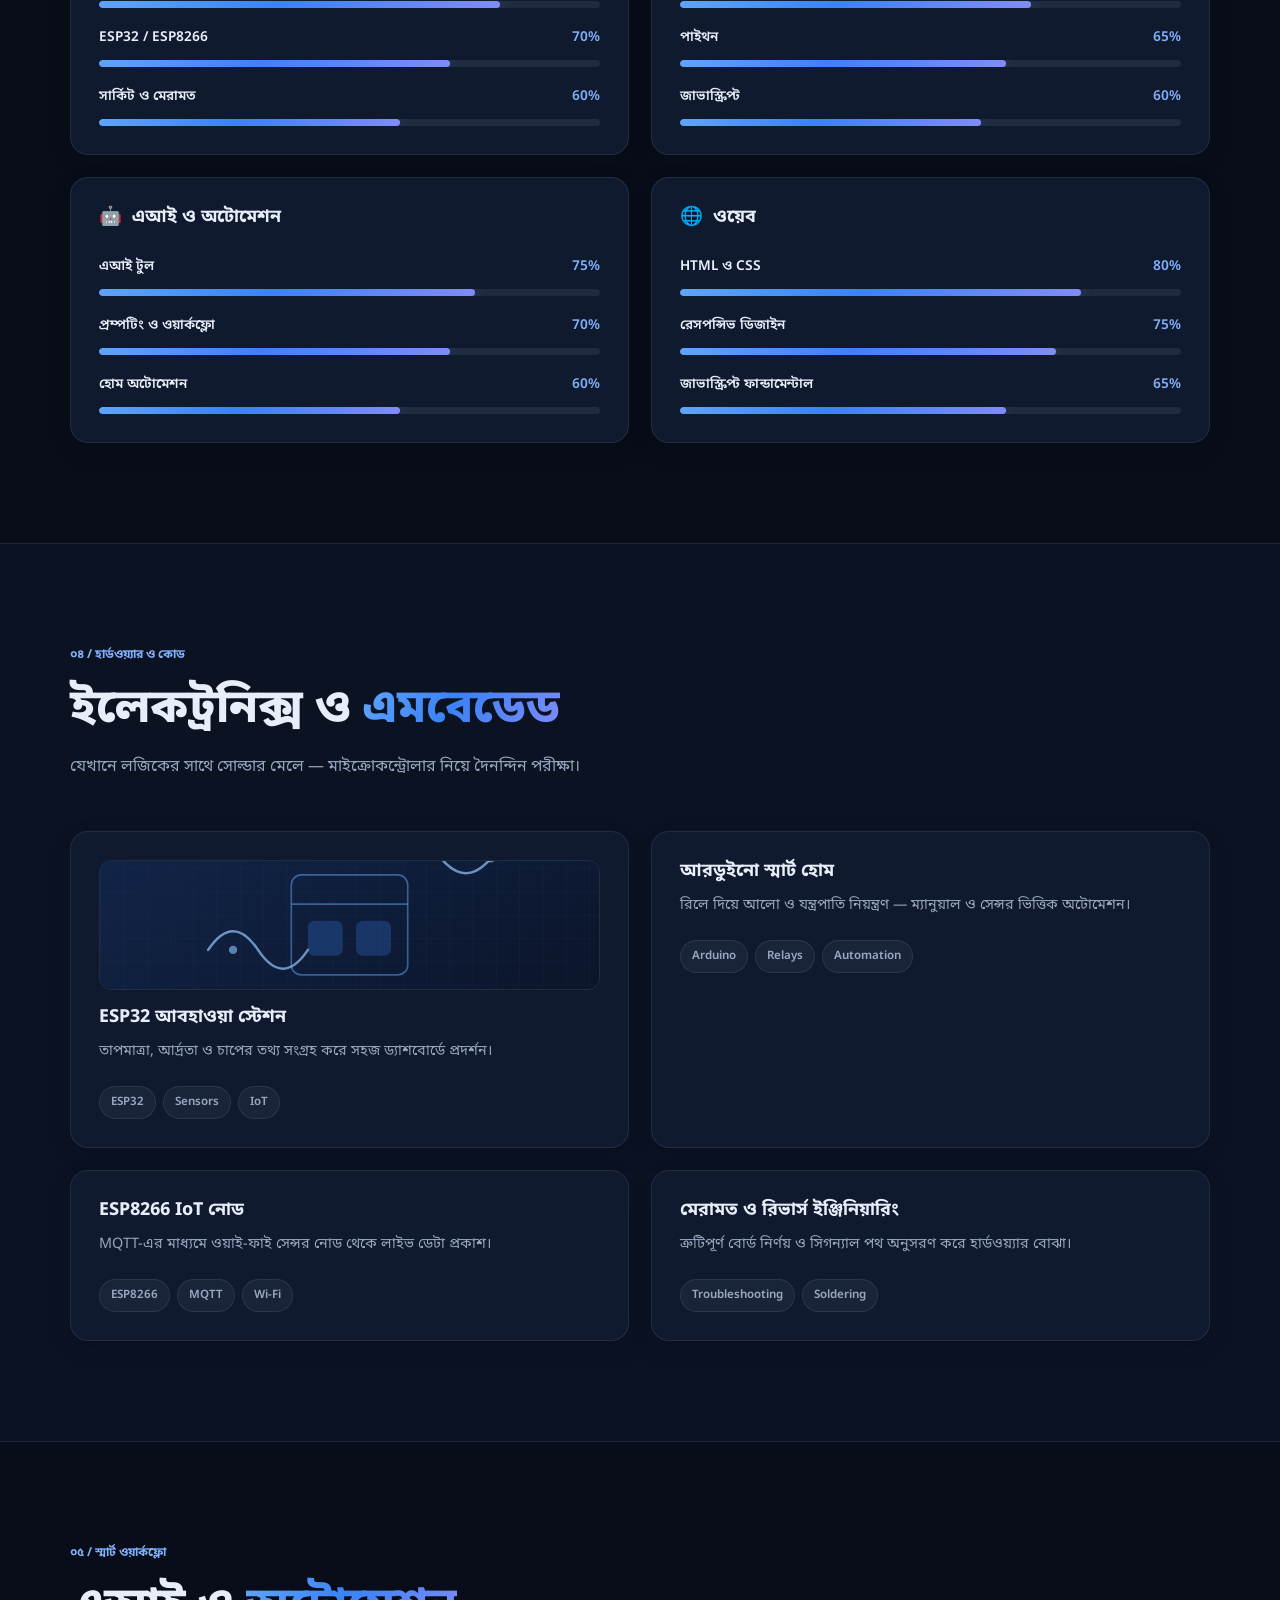
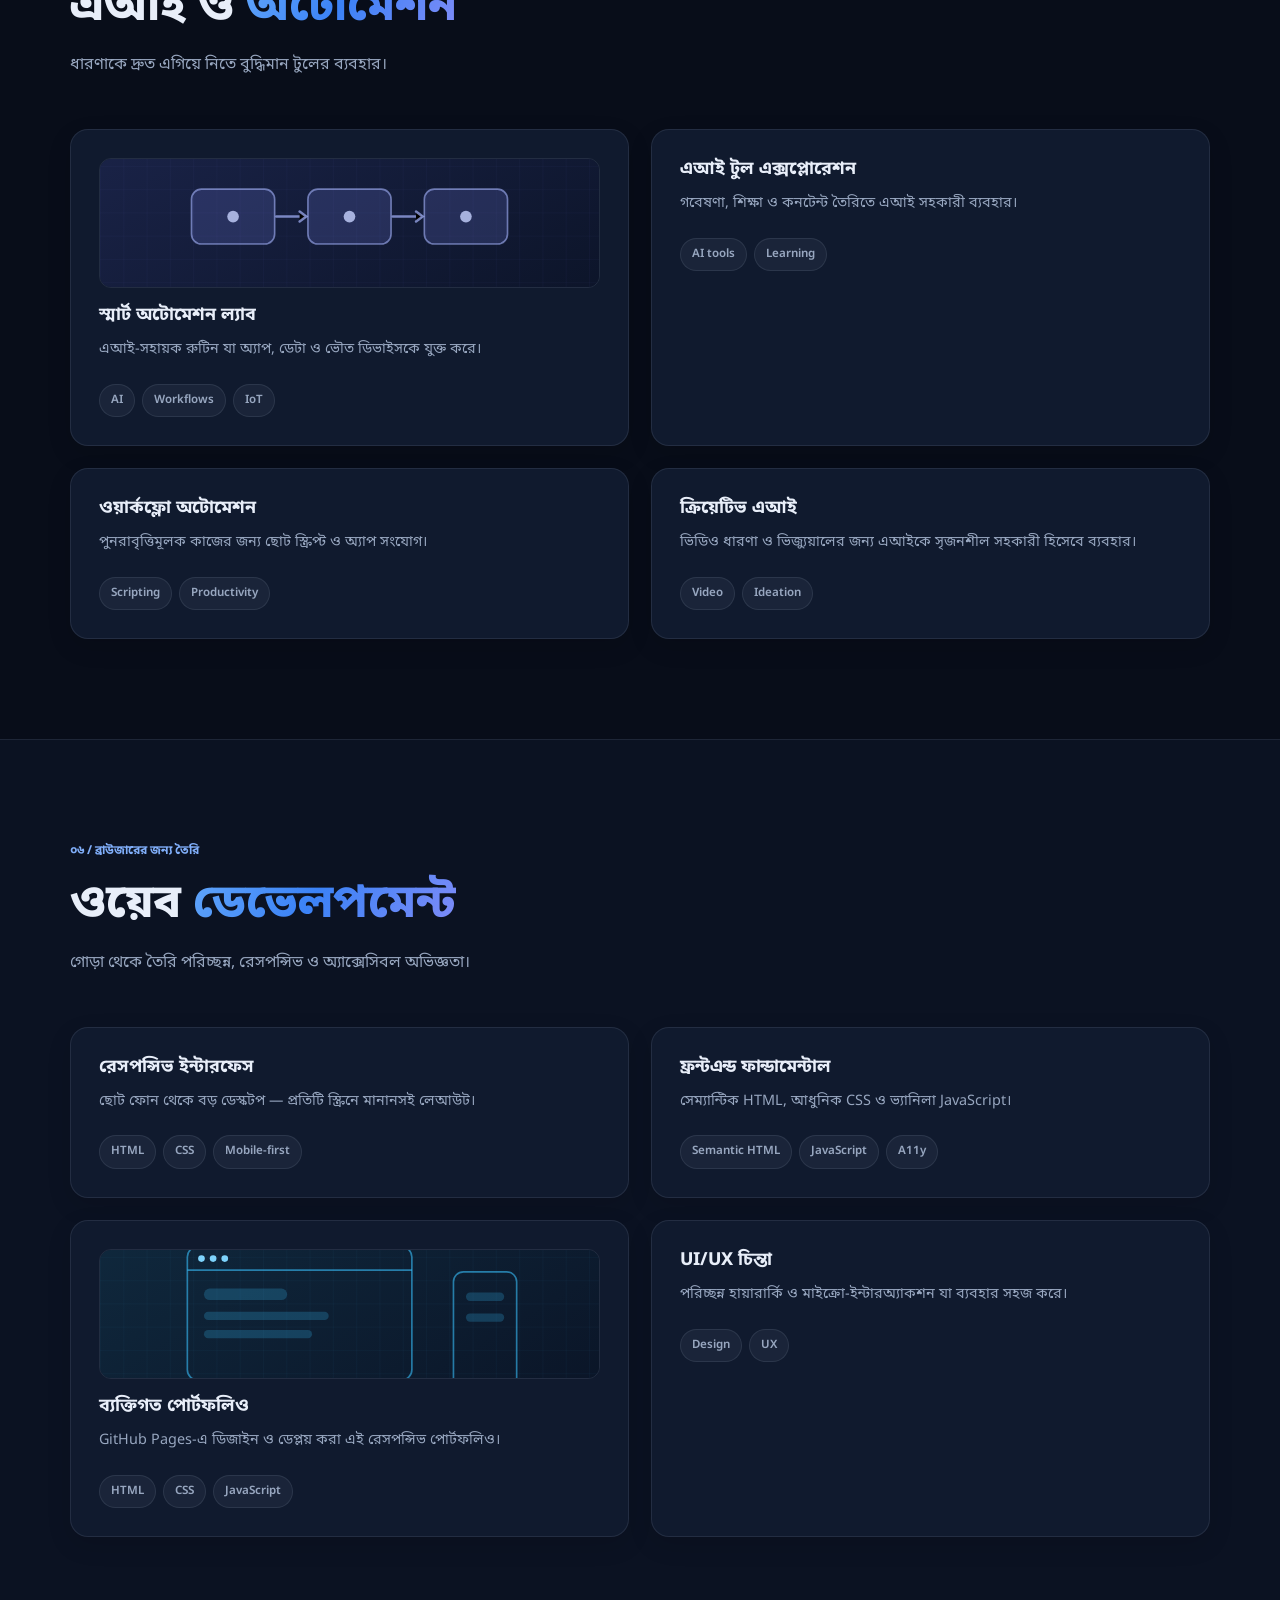
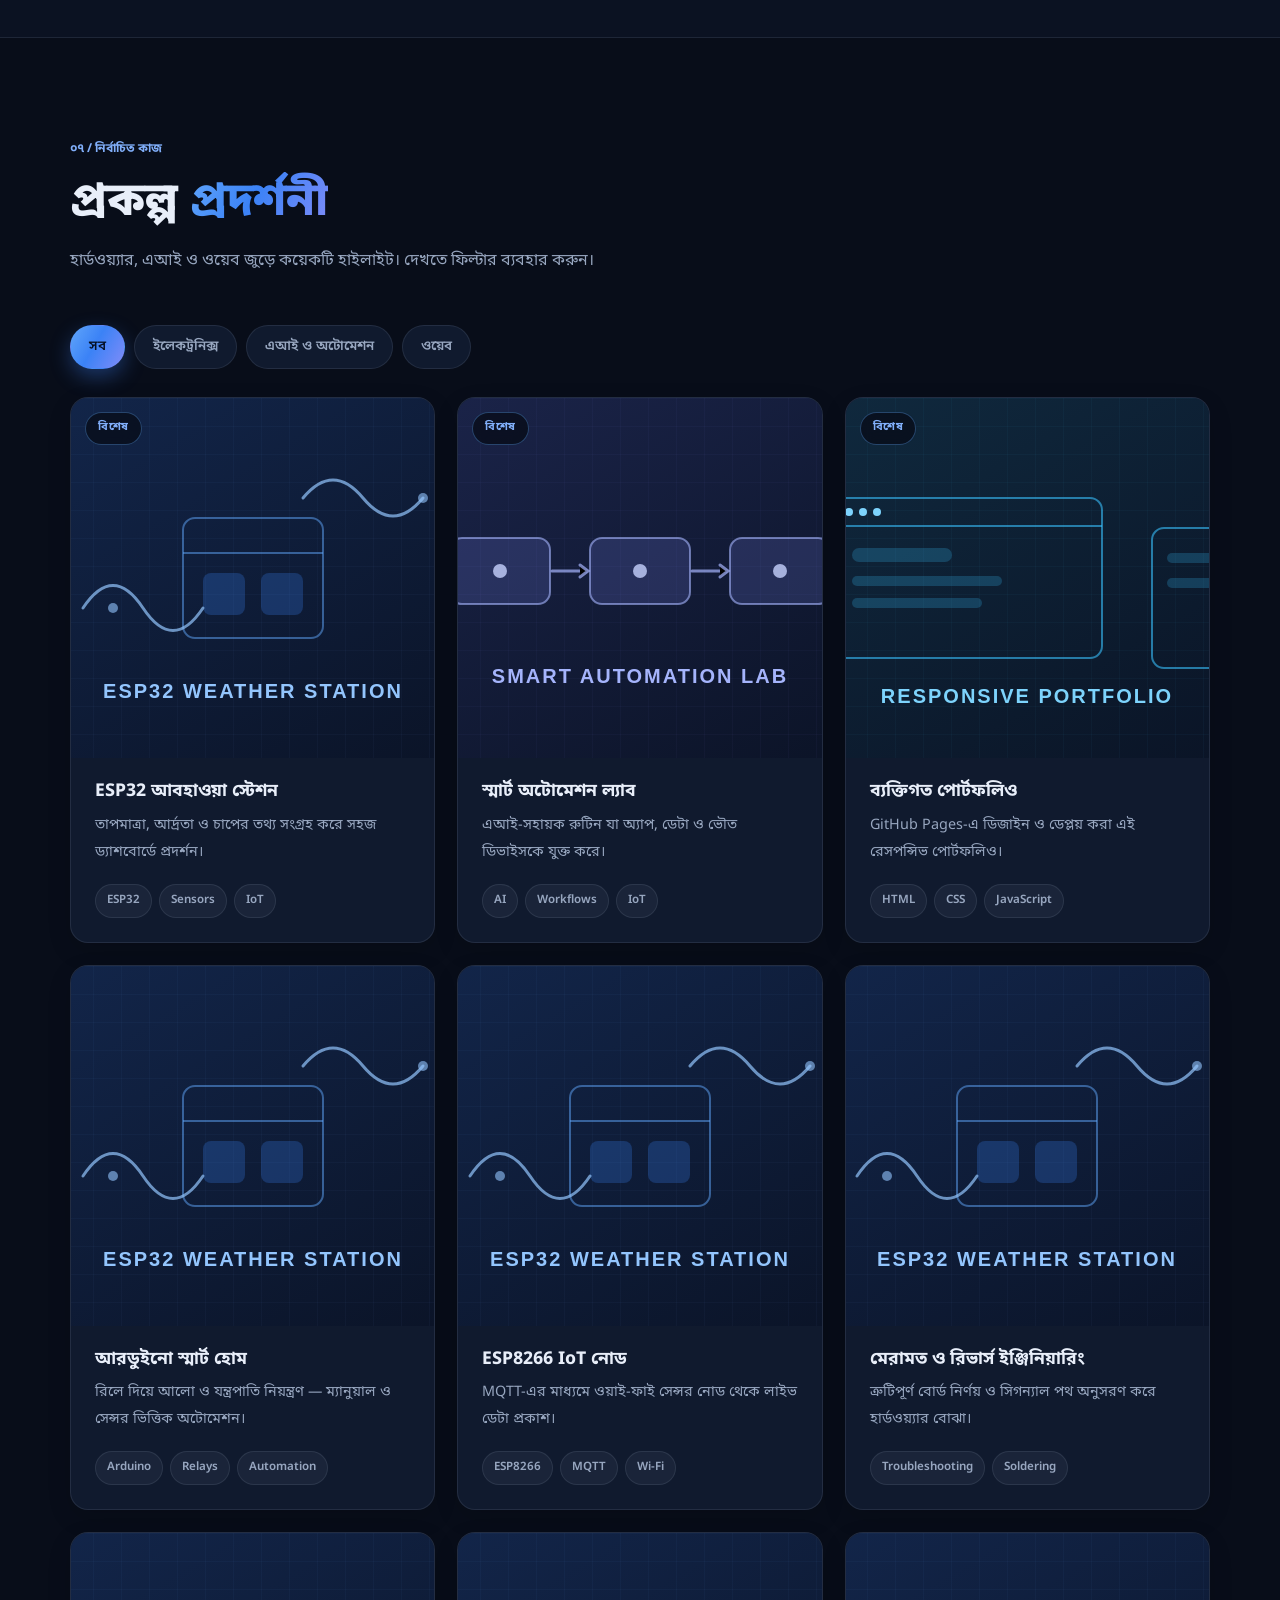
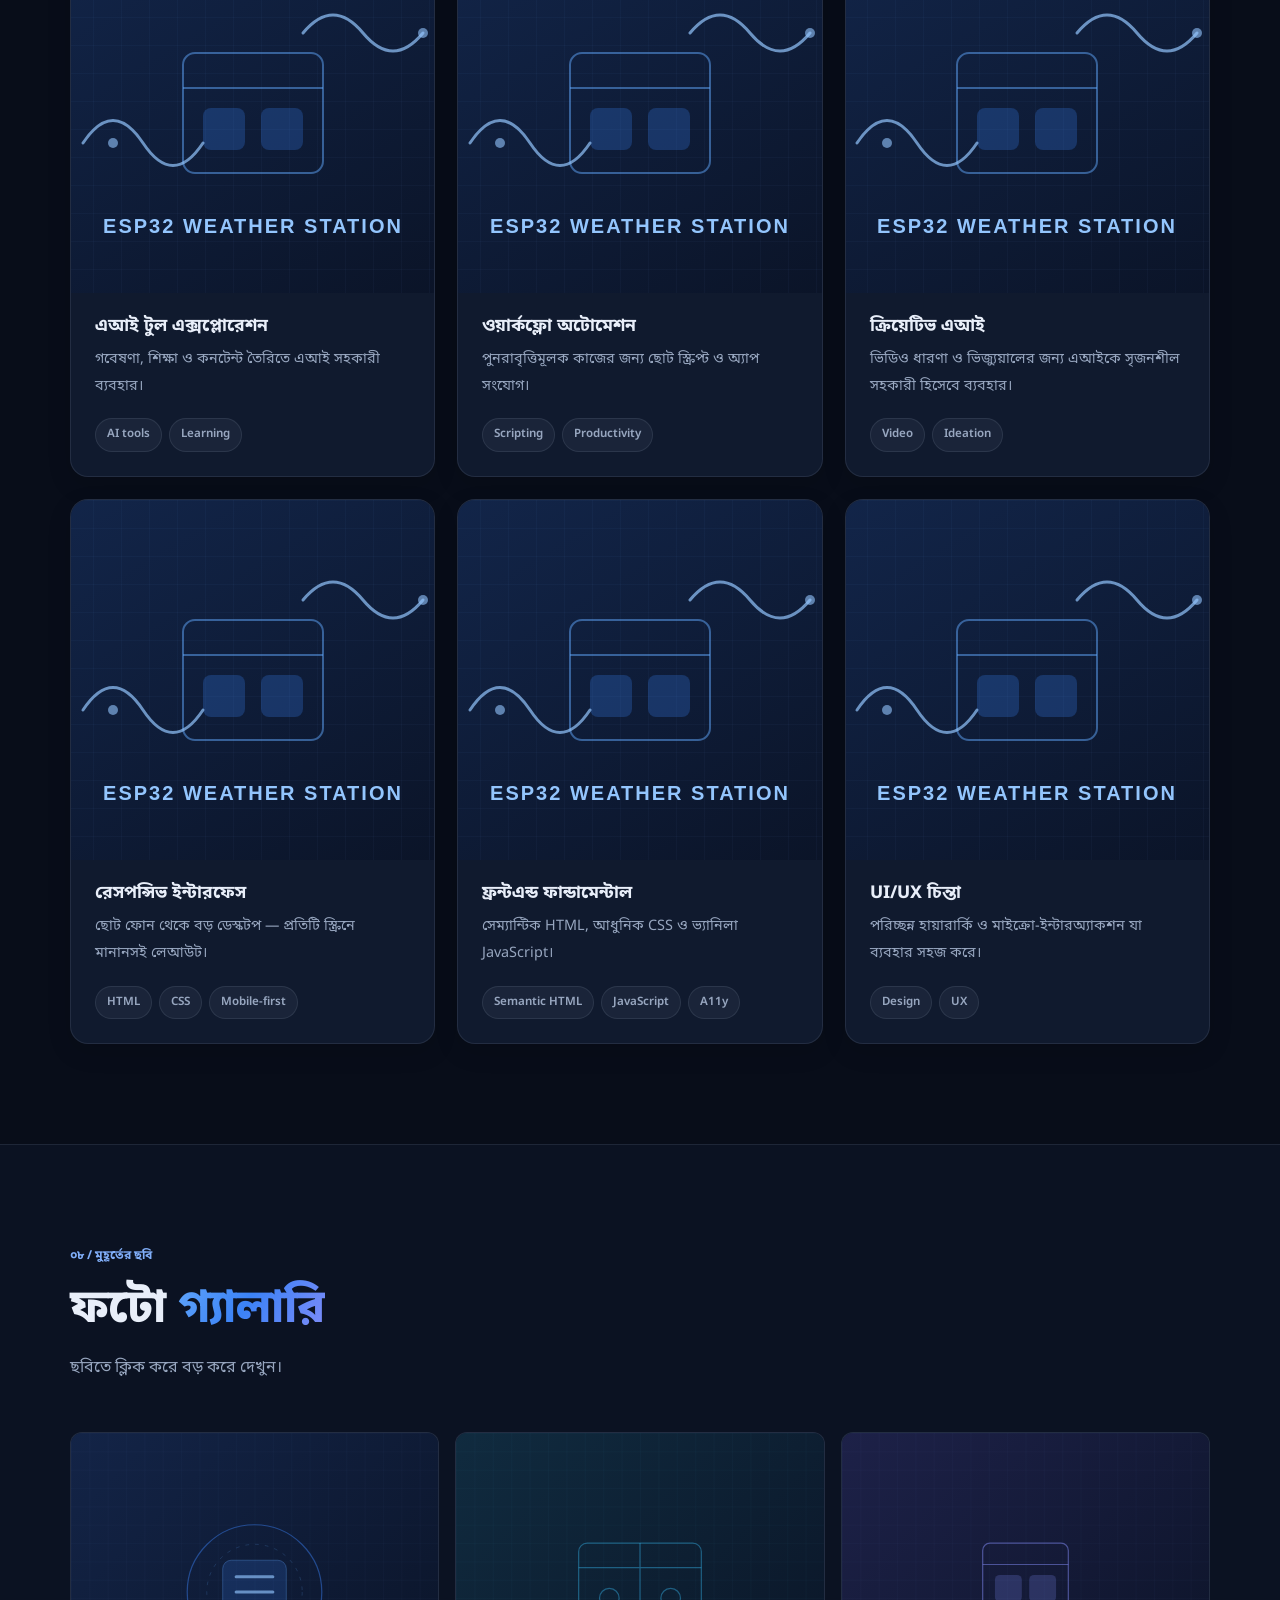
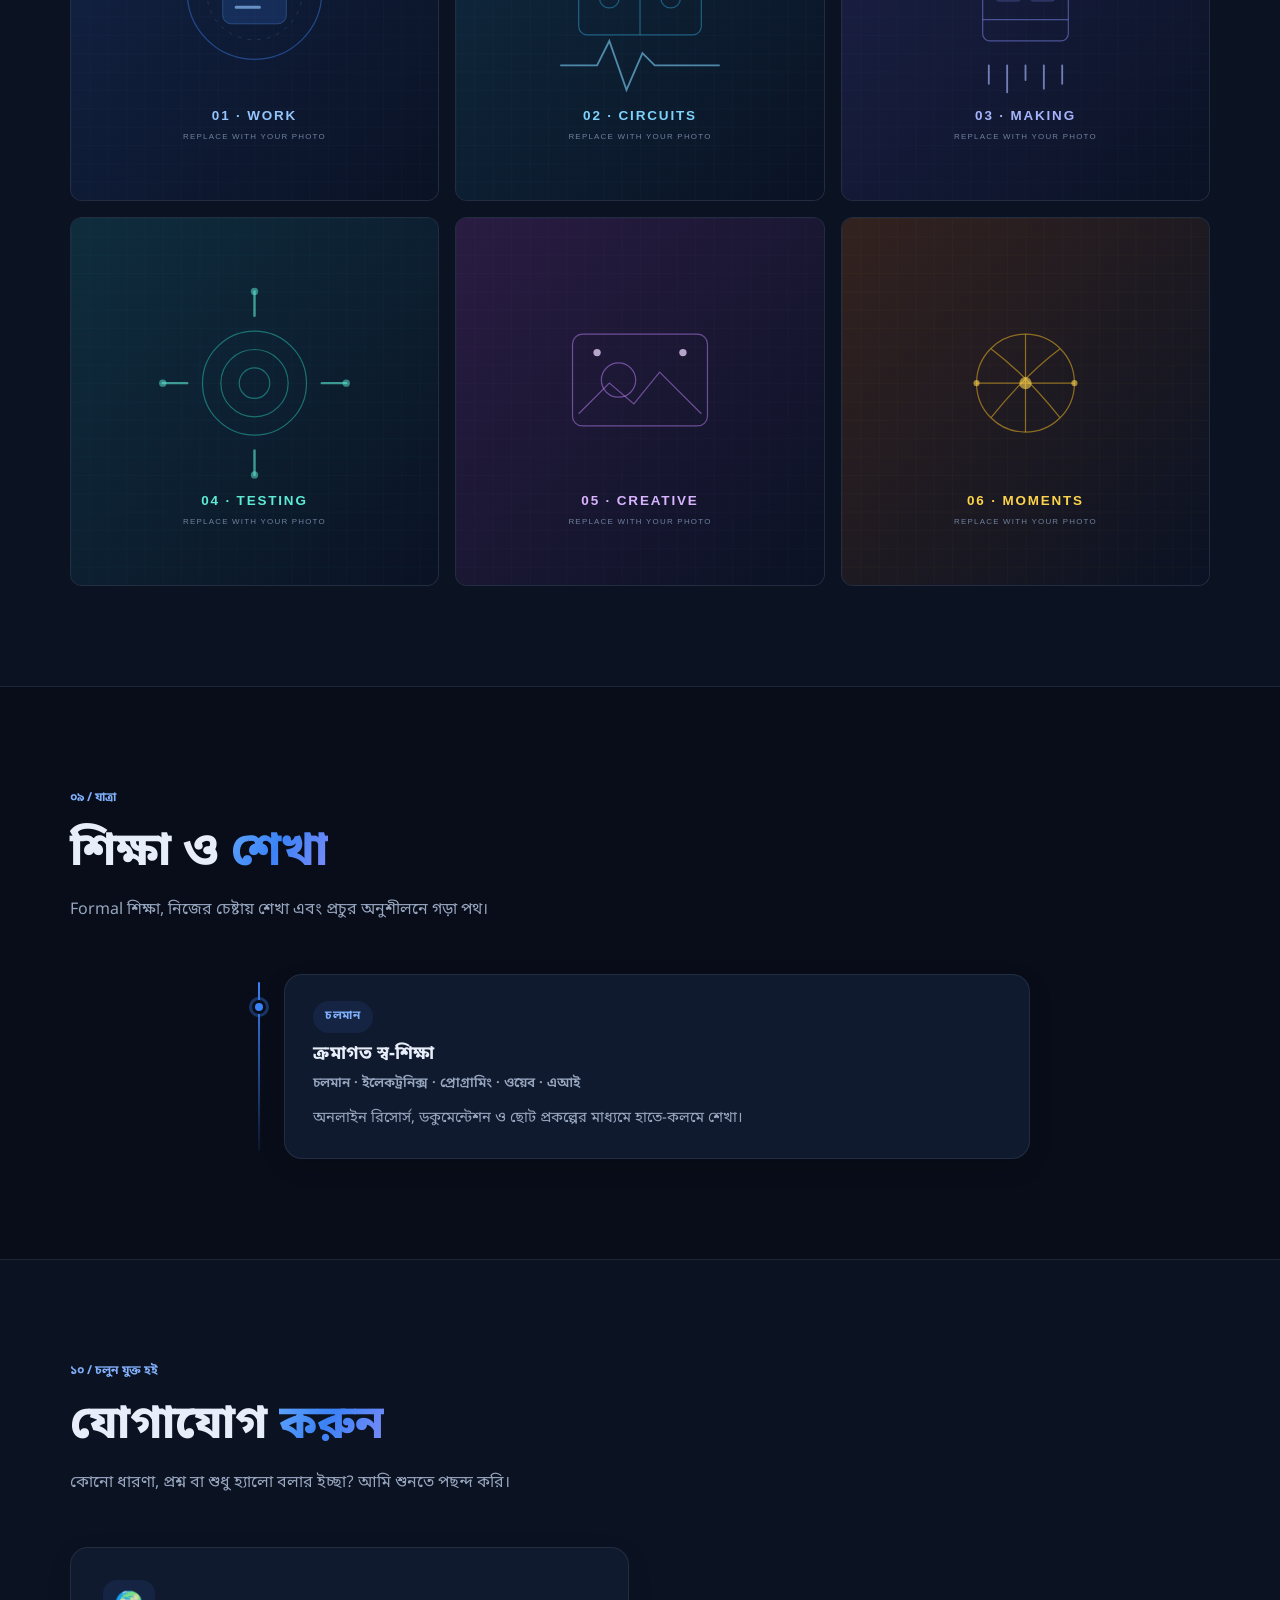
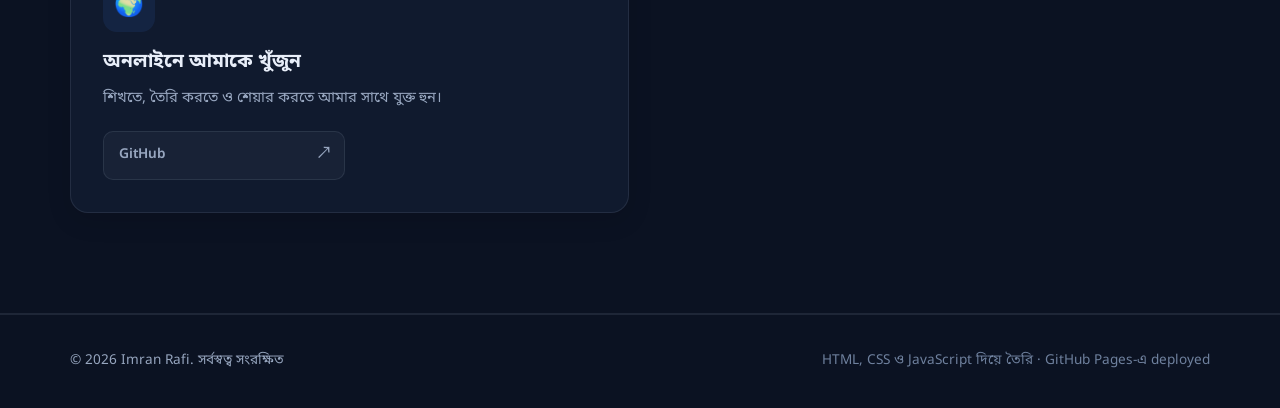
==== commit da784064: "feat: add Bengali-first bilingual portfolio and admin CMS" ====
--- a/index.html
+++ b/index.html
@@ -1,42 +1,64 @@
 <!DOCTYPE html>
-<html lang="en">
+<html lang="bn" data-lang="bn">
 <head>
   <meta charset="UTF-8">
   <meta name="viewport" content="width=device-width, initial-scale=1.0">
   <meta name="theme-color" content="#0a0f1e">
-  <title>Imran Rafi — Technology Enthusiast, Learner &amp; Maker</title>
-  <meta name="description" content="Personal portfolio of Imran Rafi — a technology enthusiast and lifelong learner exploring electronics, microcontrollers, AI, web development, automation and creative technology.">
-  <meta name="keywords" content="Imran Rafi, electronics, Arduino, ESP32, ESP8266, AI, automation, web development, programming, portfolio">
+  <title>ইমরান রাফি — প্রযুক্তি উৎসাহী, শিক্ষার্থী ও নির্মাতা</title>
+  <meta name="description" content="ইমরান রাফির ব্যক্তিগত পোর্টফলিও — ইলেকট্রনিক্স, এআই ও ওয়েব ডেভেলপমেন্ট নিয়ে বাস্তব প্রকল্প।">
+  <meta name="keywords" content="ইমরান রাফি, ইলেকট্রনিক্স, আরডুইনো, ESP32, এআই, ওয়েব ডেভেলপমেন্ট, পোর্টফলিও">
   <meta name="author" content="Imran Rafi">
   <meta name="robots" content="index, follow">
   <link rel="canonical" href="https://rmd734412-web.github.io/imran-rafi/">
 
-  <!-- Open Graph / Facebook -->
   <meta property="og:type" content="website">
   <meta property="og:site_name" content="Imran Rafi — Portfolio">
-  <meta property="og:title" content="Imran Rafi — Technology Enthusiast, Learner &amp; Maker">
-  <meta property="og:description" content="Exploring electronics, microcontrollers, AI, web development and automation — turning curiosity into hands-on projects.">
+  <meta property="og:title" content="ইমরান রাফি — প্রযুক্তি উৎসাহী, শিক্ষার্থী ও নির্মাতা">
+  <meta property="og:description" content="ইলেকট্রনিক্স, মাইক্রোকন্ট্রোলার, এআই, ওয়েব ডেভেলপমেন্ট ও অটোমেশন — কৌতূহলকে বাস্তব প্রকল্পে রূপ দেওয়া।">
   <meta property="og:url" content="https://rmd734412-web.github.io/imran-rafi/">
+  <meta property="og:locale" content="bn_BD">
   <meta property="og:image" content="https://rmd734412-web.github.io/imran-rafi/assets/og-image.png">
   <meta property="og:image:width" content="1200">
   <meta property="og:image:height" content="630">
   <meta property="og:image:alt" content="Imran Rafi — technology enthusiast, learner and maker">
 
-  <!-- Twitter / X -->
   <meta name="twitter:card" content="summary_large_image">
-  <meta name="twitter:title" content="Imran Rafi — Technology Enthusiast, Learner &amp; Maker">
-  <meta name="twitter:description" content="Exploring electronics, microcontrollers, AI, web development and automation — turning curiosity into hands-on projects.">
+  <meta name="twitter:title" content="ইমরান রাফি — প্রযুক্তি উৎসাহী, শিক্ষার্থী ও নির্মাতা">
+  <meta name="twitter:description" content="ইলেকট্রনিক্স, মাইক্রোকন্ট্রোলার, এআই, ওয়েব ডেভেলপমেন্ট ও অটোমেশন।">
   <meta name="twitter:image" content="https://rmd734412-web.github.io/imran-rafi/assets/og-image.png">
 
-  <!-- Icons -->
   <link rel="icon" type="image/svg+xml" href="assets/favicon.svg">
   <link rel="icon" type="image/png" sizes="64x64" href="assets/favicon.png">
   <link rel="apple-touch-icon" href="assets/favicon.png">
+
+  <!-- Bengali font with swap so slow connections still render text immediately -->
+  <link rel="preconnect" href="https://fonts.googleapis.com">
+  <link rel="preconnect" href="https://fonts.gstatic.com" crossorigin>
+  <link href="https://fonts.googleapis.com/css2?family=Noto+Sans+Bengali:wght@400;500;600;700;800&amp;display=swap" rel="stylesheet">
+
   <link rel="stylesheet" href="css/style.css">
+
+  <script src="translations/bn.js" defer></script>
+  <script src="translations/en.js" defer></script>
+  <script src="js/config.js" defer></script>
+  <script src="js/supabase.js" defer></script>
+  <script src="js/i18n.js" defer></script>
+  <script src="js/data.js" defer></script>
   <script src="js/main.js" defer></script>
 </head>
 <body>
-  <a class="skip-link" href="#main">Skip to main content</a>
+  <a class="skip-link" href="#main" data-i18n="ui.skip">মূল বিষয়বস্তুতে যান</a>
+
+  <!-- Non-blocking status / error banner -->
+  <div class="status-banner" id="status-banner" role="status" hidden>
+    <div class="container status-inner">
+      <div><strong id="status-title"></strong><span id="status-text"></span></div>
+      <button type="button" class="status-retry" id="status-retry" hidden></button>
+      <button type="button" class="status-close" id="status-close" aria-label="Close">×</button>
+    </div>
+  </div>
+
+  <div class="preview-badge" id="preview-badge" hidden></div>
 
   <!-- ===== Header / Navigation ===== -->
   <header class="site-header" id="site-header">
@@ -46,21 +68,30 @@
         <span class="brand-text">Imran<span class="brand-accent">.Rafi</span></span>
       </a>
 
-      <button class="nav-toggle" id="nav-toggle" type="button" aria-label="Open navigation menu" aria-expanded="false" aria-controls="primary-nav">
+      <button class="nav-toggle" id="nav-toggle" type="button" data-i18n-aria="ui.openMenu" aria-label="মেনু খুলুন" aria-expanded="false" aria-controls="primary-nav">
         <span class="nav-toggle-bar"></span>
         <span class="nav-toggle-bar"></span>
         <span class="nav-toggle-bar"></span>
       </button>
 
       <nav class="primary-nav" id="primary-nav" aria-label="Main navigation">
-        <a href="#home" class="nav-link active">Home</a>
-        <a href="#about" class="nav-link">About</a>
-        <a href="#interests" class="nav-link">Interests</a>
-        <a href="#skills" class="nav-link">Skills</a>
-        <a href="#projects" class="nav-link">Projects</a>
-        <a href="#gallery" class="nav-link">Gallery</a>
-        <a href="#education" class="nav-link">Education</a>
-        <a href="#contact" class="nav-link">Contact</a>
+        <a href="#home" class="nav-link active" data-i18n="nav.home">হোম</a>
+        <a href="#about" class="nav-link" data-i18n="nav.about">পরিচয়</a>
+        <a href="#interests" class="nav-link" data-i18n="nav.interests">আগ্রহ</a>
+        <a href="#skills" class="nav-link" data-i18n="nav.skills">দক্ষতা</a>
+        <a href="#embedded" class="nav-link" data-i18n="nav.embedded">এমবেডেড</a>
+        <a href="#ai" class="nav-link" data-i18n="nav.ai">এআই ও অটোমেশন</a>
+        <a href="#webdev" class="nav-link" data-i18n="nav.webdev">ওয়েব ডেভেলপমেন্ট</a>
+        <a href="#projects" class="nav-link" data-i18n="nav.projects">প্রকল্প</a>
+        <a href="#gallery" class="nav-link" data-i18n="nav.gallery">গ্যালারি</a>
+        <a href="#education" class="nav-link" data-i18n="nav.education">শিক্ষা</a>
+        <a href="#contact" class="nav-link" data-i18n="nav.contact">যোগাযোগ</a>
+
+        <div class="lang-switch" role="group" aria-label="Language">
+          <button type="button" class="lang-btn is-active" data-lang="bn" aria-pressed="true">বাংলা</button>
+          <span class="lang-divider" aria-hidden="true">|</span>
+          <button type="button" class="lang-btn" data-lang="en" aria-pressed="false">English</button>
+        </div>
       </nav>
     </div>
   </header>
@@ -71,48 +102,31 @@
       <div class="hero-glow" aria-hidden="true"></div>
       <div class="container hero-grid">
         <div class="hero-copy reveal">
-          <p class="eyebrow"><span class="eyebrow-dot" aria-hidden="true"></span> Welcome to my corner of the web</p>
-          <h1 id="hero-title">Hi, I'm <span class="gradient-text">Imran Rafi</span></h1>
-          <p class="hero-role">Technology Enthusiast <span aria-hidden="true">·</span> Lifelong Learner <span aria-hidden="true">·</span> Maker</p>
-          <p class="hero-desc">I explore electronics, microcontrollers, AI, web development and automation — turning everyday curiosity into hands-on projects.</p>
+          <p class="eyebrow"><span class="eyebrow-dot" aria-hidden="true"></span><span data-i18n="sections.hero.eyebrow">আমার ছোট্ট জগতে স্বাগতম</span></p>
+          <h1 id="hero-title"><span data-i18n="sections.hero.greeting">আমি</span> <span class="gradient-text" id="hero-name">Imran Rafi</span></h1>
+          <p class="hero-role" id="hero-role"></p>
+          <p class="hero-desc" id="hero-desc"></p>
           <div class="hero-actions">
-            <a class="btn btn-primary" href="#projects">Explore my projects <span aria-hidden="true">→</span></a>
-            <a class="btn btn-ghost" href="#contact">Get in touch</a>
-          </div>
-          <div class="hero-socials" aria-label="Social links">
-            <a href="https://github.com/rmd734412-web" target="_blank" rel="noopener noreferrer" aria-label="GitHub" title="GitHub">
-              <svg viewBox="0 0 24 24" aria-hidden="true"><path d="M12 .5A11.5 11.5 0 0 0 .5 12a11.5 11.5 0 0 0 7.86 10.92c.58.1.79-.25.79-.56v-2.2c-3.2.7-3.88-1.37-3.88-1.37-.53-1.34-1.29-1.7-1.29-1.7-1.05-.72.08-.7.08-.7 1.16.08 1.78 1.2 1.78 1.2 1.03 1.77 2.7 1.26 3.36.96.1-.75.4-1.26.73-1.55-2.55-.29-5.23-1.28-5.23-5.7 0-1.26.45-2.29 1.19-3.1-.12-.29-.52-1.46.11-3.05 0 0 .97-.31 3.18 1.18a11 11 0 0 1 5.79 0c2.2-1.49 3.17-1.18 3.17-1.18.63 1.59.23 2.76.12 3.05.74.81 1.18 1.84 1.18 3.1 0 4.43-2.68 5.4-5.24 5.69.41.36.78 1.06.78 2.14v3.17c0 .31.21.67.8.56A11.5 11.5 0 0 0 23.5 12 11.5 11.5 0 0 0 12 .5Z"/></svg>
-            </a>
-            <a href="https://www.linkedin.com/in/your-profile/" target="_blank" rel="noopener noreferrer" aria-label="LinkedIn" title="LinkedIn">
-              <svg viewBox="0 0 24 24" aria-hidden="true"><path d="M20.45 2H3.55C2.69 2 2 2.67 2 3.51v16.98c0 .84.69 1.51 1.55 1.51h16.9c.86 0 1.55-.67 1.55-1.51V3.51c0-.84-.69-1.51-1.55-1.51ZM7.93 18.75H4.98V9.4h2.95v9.35ZM6.45 8.06a1.71 1.71 0 1 1 0-3.42 1.71 1.71 0 0 1 0 3.42Zm12.3 10.69h-2.94v-4.55c0-1.09-.02-2.49-1.52-2.49-1.52 0-1.75 1.18-1.75 2.41v4.63H9.6V9.4h2.83v1.28h.04c.39-.74 1.35-1.52 2.78-1.52 2.97 0 3.52 1.96 3.52 4.5v5.09Z"/></svg>
-            </a>
-            <a href="https://youtube.com/@your-channel" target="_blank" rel="noopener noreferrer" aria-label="YouTube" title="YouTube">
-              <svg viewBox="0 0 24 24" aria-hidden="true"><path d="M23.5 6.2a3.02 3.02 0 0 0-2.12-2.14C19.55 3.55 12 3.55 12 3.55s-7.55 0-9.38.51A3.02 3.02 0 0 0 .5 6.2C0 8.03 0 12 0 12s0 3.97.5 5.8a3.02 3.02 0 0 0 2.12 2.14c1.83.51 9.38.51 9.38.51s7.55 0 9.38-.51a3.02 3.02 0 0 0 2.12-2.14c.5-1.83.5-5.8.5-5.8s0-3.97-.5-5.8ZM9.6 15.57V8.43L15.82 12 9.6 15.57Z"/></svg>
-            </a>
-            <a href="https://www.instagram.com/your-profile/" target="_blank" rel="noopener noreferrer" aria-label="Instagram" title="Instagram">
-              <svg viewBox="0 0 24 24" aria-hidden="true"><path d="M12 2.16c3.2 0 3.58.01 4.85.07 1.17.05 1.8.25 2.23.41.56.22.96.48 1.38.9.42.42.68.82.9 1.38.16.42.36 1.06.41 2.23.06 1.27.07 1.65.07 4.85s-.01 3.58-.07 4.85c-.05 1.17-.25 1.8-.41 2.23-.22.56-.48.96-.9 1.38-.42.42-.82.68-1.38.9-.42.16-1.06.36-2.23.41-1.27.06-1.65.07-4.85.07s-3.58-.01-4.85-.07c-1.17-.05-1.8-.25-2.23-.41a3.8 3.8 0 0 1-1.38-.9 3.8 3.8 0 0 1-.9-1.38c-.16-.42-.36-1.06-.41-2.23C2.17 15.58 2.16 15.2 2.16 12s.01-3.58.07-4.85c.05-1.17.25-1.8.41-2.23.22-.56.48-.96.9-1.38.42-.42.82-.68 1.38-.9.42-.16 1.06-.36 2.23-.41C8.42 2.17 8.8 2.16 12 2.16Zm0 1.8c-3.15 0-3.5.01-4.73.07-.94.04-1.45.2-1.79.33-.45.18-.77.39-1.11.73-.34.34-.55.66-.73 1.11-.13.34-.29.85-.33 1.79-.06 1.23-.07 1.58-.07 4.73s.01 3.5.07 4.73c.04.94.2 1.45.33 1.79.18.45.39.77.73 1.11.34.34.66.55 1.11.73.34.13.85.29 1.79.33 1.23.06 1.58.07 4.73.07s3.5-.01 4.73-.07c.94-.04 1.45-.2 1.79-.33.45-.18.77-.39 1.11-.73.34-.34.55-.66.73-1.11.13-.34.29-.85.33-1.79.06-1.23.07-1.58.07-4.73s-.01-3.5-.07-4.73c-.04-.94-.2-1.45-.33-1.79a3 3 0 0 0-.73-1.11 3 3 0 0 0-1.11-.73c-.34-.13-.85-.29-1.79-.33-1.23-.06-1.58-.07-4.73-.07Zm0 3.06a4.98 4.98 0 1 1 0 9.96 4.98 4.98 0 0 1 0-9.96Zm0 1.8a3.18 3.18 0 1 0 0 6.36 3.18 3.18 0 0 0 0-6.36Zm5.18-3.23a1.16 1.16 0 1 1 0 2.32 1.16 1.16 0 0 1 0-2.32Z"/></svg>
-            </a>
-            <a href="mailto:your.email@example.com" aria-label="Email" title="Email">
-              <svg viewBox="0 0 24 24" aria-hidden="true"><path d="M2 4.8A2.8 2.8 0 0 1 4.8 2h14.4A2.8 2.8 0 0 1 22 4.8v14.4A2.8 2.8 0 0 1 19.2 22H4.8A2.8 2.8 0 0 1 2 19.2V4.8Zm2.2.48 7.8 5.85 7.8-5.85a.8.8 0 0 0-1-.28L10 11.2 4.2 5.28a.8.8 0 0 0 0 0Zm15.6 13.92V8.4l-8.2 6.15a.8.8 0 0 1-.96 0L4.2 8.4v10.8c0 .22.18.4.4.4h14.8c.22 0 .4-.18.4-.4Z"/></svg>
-            </a>
-          </div>
-        </div>
-
-        <!-- Replace assets/profile.svg with your own photo (same filename) -->
+            <a class="btn btn-primary" href="#projects"><span id="hero-primary">আমার প্রকল্প দেখুন</span> <span aria-hidden="true">→</span></a>
+            <a class="btn btn-ghost" href="#contact" id="hero-secondary">যোগাযোগ করুন</a>
+          </div>
+          <div class="hero-socials" id="hero-socials" aria-label="Social links"></div>
+        </div>
+
         <div class="hero-visual reveal reveal-delay-1">
           <div class="hero-photo-frame">
             <div class="hero-photo-ring" aria-hidden="true"></div>
-            <img src="assets/profile.svg" alt="Profile photo placeholder for Imran Rafi — replace with your own photo" width="440" height="440" class="hero-photo">
+            <img src="assets/profile.svg" alt="Profile photo of Imran Rafi" width="440" height="440" class="hero-photo" id="hero-photo">
             <div class="photo-badge">
               <span class="badge-pulse" aria-hidden="true"></span>
-              Always learning &amp; building
+              <span id="hero-badge">সবসময় শিখছি ও তৈরি করছি</span>
             </div>
           </div>
         </div>
       </div>
-      <a class="scroll-hint" href="#about" aria-label="Scroll to About section">
+      <a class="scroll-hint" href="#about" data-i18n-aria="ui.scroll" aria-label="নিচে স্ক্রল করুন">
         <span class="scroll-mouse" aria-hidden="true"><span></span></span>
-        <span class="scroll-hint-text">Scroll down</span>
+        <span class="scroll-hint-text" data-i18n="ui.scroll">নিচে স্ক্রল করুন</span>
       </a>
     </section>
 
@@ -120,36 +134,20 @@
     <section class="section" id="about" aria-labelledby="about-title">
       <div class="container">
         <div class="section-heading reveal">
-          <span class="section-kicker">01 / Get to know me</span>
-          <h2 id="about-title">About <span class="gradient-text">Me</span></h2>
-          <p class="section-subtitle">Curiosity first, code second — and a soldering iron always nearby.</p>
+          <span class="section-kicker" data-i18n="sections.about.kicker">০১ / আমার সম্পর্কে</span>
+          <h2 id="about-title"><span data-i18n="sections.about.before">আমার</span> <span class="gradient-text" data-i18n="sections.about.accent">পরিচয়</span></h2>
+          <p class="section-subtitle" data-i18n="sections.about.subtitle"></p>
         </div>
         <div class="about-grid">
           <div class="about-text reveal">
-            <p>I'm a technology enthusiast and learner with a genuine love for understanding how things work. My curiosity spans from tiny microcontrollers and circuits to intelligent software and the web.</p>
-            <p>I enjoy the full journey: taking an idea apart, learning the pieces, and putting something new together. Whether I'm troubleshooting a board, experimenting with AI tools, or building a responsive webpage, I'm always looking for the next thing to learn.</p>
-            <p>My goal is to keep growing as a creative technologist — blending hardware, software and automation into projects that are useful, fun and a little bit different.</p>
-            <div class="about-chips" aria-label="What I enjoy">
-              <span class="chip">Hands-on learning</span>
-              <span class="chip">Problem solving</span>
-              <span class="chip">DIY mindset</span>
-              <span class="chip">Creative tech</span>
-            </div>
-          </div>
-          <div class="about-cards reveal reveal-delay-1">
-            <article class="stat-card">
-              <span class="stat-icon" aria-hidden="true">⚡</span>
-              <div><strong>9+</strong><span>Interests explored</span></div>
-            </article>
-            <article class="stat-card">
-              <span class="stat-icon" aria-hidden="true">🔧</span>
-              <div><strong>Hands-on</strong><span>Learn by building</span></div>
-            </article>
-            <article class="stat-card">
-              <span class="stat-icon" aria-hidden="true">🌱</span>
-              <div><strong>Always</strong><span>Growing &amp; curious</span></div>
-            </article>
-          </div>
+            <p id="about-p1"></p>
+            <p id="about-p2"></p>
+            <p id="about-p3"></p>
+            <p id="about-location" hidden></p>
+            <p id="about-goal" hidden></p>
+            <div class="about-chips" id="about-chips" aria-label="What I enjoy"></div>
+          </div>
+          <div class="about-cards reveal reveal-delay-1" id="about-stats"></div>
         </div>
       </div>
     </section>
@@ -158,75 +156,35 @@
     <section class="section section-alt" id="interests" aria-labelledby="interests-title">
       <div class="container">
         <div class="section-heading reveal">
-          <span class="section-kicker">02 / What excites me</span>
-          <h2 id="interests-title">My <span class="gradient-text">Interests</span></h2>
-          <p class="section-subtitle">A mix of silicon, software and a healthy dose of making things.</p>
-        </div>
-        <div class="grid grid-3">
-          <article class="interest-card reveal"><span class="interest-icon" aria-hidden="true">🔌</span><h3>Arduino</h3><p>Building interactive projects with the board that started it all.</p></article>
-          <article class="interest-card reveal"><span class="interest-icon" aria-hidden="true">📡</span><h3>ESP8266</h3><p>Adding Wi-Fi to everyday projects and experimenting with IoT.</p></article>
-          <article class="interest-card reveal"><span class="interest-icon" aria-hidden="true">🧩</span><h3>ESP32</h3><p>Powerful microcontrollers for sensing, connectivity and automation.</p></article>
-          <article class="interest-card reveal"><span class="interest-icon" aria-hidden="true">🛠️</span><h3>Electronics Repair</h3><p>Troubleshooting circuits and bringing old hardware back to life.</p></article>
-          <article class="interest-card reveal"><span class="interest-icon" aria-hidden="true">🤖</span><h3>AI Tools</h3><p>Exploring practical AI to learn faster and create more.</p></article>
-          <article class="interest-card reveal"><span class="interest-icon" aria-hidden="true">🌐</span><h3>Web Development</h3><p>Crafting fast, accessible and good-looking sites from scratch.</p></article>
-          <article class="interest-card reveal"><span class="interest-icon" aria-hidden="true">💻</span><h3>Programming</h3><p>Practising clean code across C/C++, Python and JavaScript.</p></article>
-          <article class="interest-card reveal"><span class="interest-icon" aria-hidden="true">🎬</span><h3>Video Creation</h3><p>Turning ideas and projects into stories worth watching.</p></article>
-          <article class="interest-card reveal"><span class="interest-icon" aria-hidden="true">🧰</span><h3>DIY Projects</h3><p>The thrill of making something real with my own two hands.</p></article>
-        </div>
-      </div>
-    </section>
-
-    <!-- ===== Skills I'm Learning ===== -->
+          <span class="section-kicker" data-i18n="sections.interests.kicker"></span>
+          <h2 id="interests-title"><span data-i18n="sections.interests.before"></span> <span class="gradient-text" data-i18n="sections.interests.accent"></span></h2>
+          <p class="section-subtitle" data-i18n="sections.interests.subtitle"></p>
+        </div>
+        <div class="grid grid-3" id="interests-grid"></div>
+      </div>
+    </section>
+
+    <!-- ===== Skills ===== -->
     <section class="section" id="skills" aria-labelledby="skills-title">
       <div class="container">
         <div class="section-heading reveal">
-          <span class="section-kicker">03 / Always improving</span>
-          <h2 id="skills-title">Skills I'm <span class="gradient-text">Learning</span></h2>
-          <p class="section-subtitle">A snapshot of the tools and technologies I'm actively working with.</p>
-        </div>
-        <div class="grid grid-2">
-          <article class="skill-group reveal">
-            <h3><span aria-hidden="true">⚙️</span> Electronics &amp; Microcontrollers</h3>
-            <div class="skill"><div class="skill-meta"><span>Arduino</span><span>80%</span></div><div class="skill-track"><div class="skill-fill" data-level="80"></div></div></div>
-            <div class="skill"><div class="skill-meta"><span>ESP32 / ESP8266</span><span>70%</span></div><div class="skill-track"><div class="skill-fill" data-level="70"></div></div></div>
-            <div class="skill"><div class="skill-meta"><span>Circuit basics &amp; repair</span><span>60%</span></div><div class="skill-track"><div class="skill-fill" data-level="60"></div></div></div>
-          </article>
-          <article class="skill-group reveal">
-            <h3><span aria-hidden="true">💻</span> Programming</h3>
-            <div class="skill"><div class="skill-meta"><span>C / C++</span><span>70%</span></div><div class="skill-track"><div class="skill-fill" data-level="70"></div></div></div>
-            <div class="skill"><div class="skill-meta"><span>Python</span><span>65%</span></div><div class="skill-track"><div class="skill-fill" data-level="65"></div></div></div>
-            <div class="skill"><div class="skill-meta"><span>JavaScript</span><span>60%</span></div><div class="skill-track"><div class="skill-fill" data-level="60"></div></div></div>
-          </article>
-          <article class="skill-group reveal">
-            <h3><span aria-hidden="true">🤖</span> AI &amp; Automation</h3>
-            <div class="skill"><div class="skill-meta"><span>AI tools &amp; assistants</span><span>75%</span></div><div class="skill-track"><div class="skill-fill" data-level="75"></div></div></div>
-            <div class="skill"><div class="skill-meta"><span>Prompting &amp; workflows</span><span>70%</span></div><div class="skill-track"><div class="skill-fill" data-level="70"></div></div></div>
-            <div class="skill"><div class="skill-meta"><span>Home automation</span><span>60%</span></div><div class="skill-track"><div class="skill-fill" data-level="60"></div></div></div>
-          </article>
-          <article class="skill-group reveal">
-            <h3><span aria-hidden="true">🌐</span> Web Development</h3>
-            <div class="skill"><div class="skill-meta"><span>HTML &amp; CSS</span><span>80%</span></div><div class="skill-track"><div class="skill-fill" data-level="80"></div></div></div>
-            <div class="skill"><div class="skill-meta"><span>Responsive design</span><span>75%</span></div><div class="skill-track"><div class="skill-fill" data-level="75"></div></div></div>
-            <div class="skill"><div class="skill-meta"><span>JavaScript fundamentals</span><span>65%</span></div><div class="skill-track"><div class="skill-fill" data-level="65"></div></div></div>
-          </article>
-        </div>
-      </div>
-    </section>
-
-    <!-- ===== Electronics & Embedded Projects ===== -->
+          <span class="section-kicker" data-i18n="sections.skills.kicker"></span>
+          <h2 id="skills-title"><span data-i18n="sections.skills.before"></span> <span class="gradient-text" data-i18n="sections.skills.accent"></span></h2>
+          <p class="section-subtitle" data-i18n="sections.skills.subtitle"></p>
+        </div>
+        <div class="grid grid-2" id="skills-grid"></div>
+      </div>
+    </section>
+
+    <!-- ===== Electronics & Embedded ===== -->
     <section class="section section-alt" id="embedded" aria-labelledby="embedded-title">
       <div class="container">
         <div class="section-heading reveal">
-          <span class="section-kicker">04 / Hardware &amp; code</span>
-          <h2 id="embedded-title">Electronics &amp; <span class="gradient-text">Embedded</span></h2>
-          <p class="section-subtitle">Where logic meets solder — everyday experiments with microcontrollers.</p>
-        </div>
-        <div class="grid grid-2">
-          <article class="feature-card reveal"><div class="feature-icon" aria-hidden="true">🌡️</div><h3>ESP32 Weather Station</h3><p>A sensor-based monitor collecting temperature, humidity and pressure, with readings sent to a simple dashboard.</p><div class="tags"><span>ESP32</span><span>Sensors</span><span>IoT</span></div></article>
-          <article class="feature-card reveal"><div class="feature-icon" aria-hidden="true">🏠</div><h3>Arduino Smart Home</h3><p>Relay-based control of lights and appliances, combining manual switches with sensor-driven automation.</p><div class="tags"><span>Arduino</span><span>Relays</span><span>Automation</span></div></article>
-          <article class="feature-card reveal"><div class="feature-icon" aria-hidden="true">📶</div><h3>ESP8266 IoT Node</h3><p>A compact Wi-Fi sensor node publishing live readings over MQTT for remote monitoring and learning.</p><div class="tags"><span>ESP8266</span><span>MQTT</span><span>Wi-Fi</span></div></article>
-          <article class="feature-card reveal"><div class="feature-icon" aria-hidden="true">🔬</div><h3>Repair &amp; Reverse Engineering</h3><p>Diagnosing faulty boards, tracing signal paths and learning how real-world hardware is designed.</p><div class="tags"><span>Troubleshooting</span><span>Soldering</span><span>Circuits</span></div></article>
-        </div>
+          <span class="section-kicker" data-i18n="sections.embedded.kicker"></span>
+          <h2 id="embedded-title"><span data-i18n="sections.embedded.before"></span> <span class="gradient-text" data-i18n="sections.embedded.accent"></span></h2>
+          <p class="section-subtitle" data-i18n="sections.embedded.subtitle"></p>
+        </div>
+        <div class="grid grid-2" id="embedded-grid"></div>
       </div>
     </section>
 
@@ -234,16 +192,11 @@
     <section class="section" id="ai" aria-labelledby="ai-title">
       <div class="container">
         <div class="section-heading reveal">
-          <span class="section-kicker">05 / Smarter workflows</span>
-          <h2 id="ai-title">AI &amp; <span class="gradient-text">Automation</span></h2>
-          <p class="section-subtitle">Using intelligent tools to make ideas move faster.</p>
-        </div>
-        <div class="grid grid-2">
-          <article class="feature-card reveal"><div class="feature-icon" aria-hidden="true">✨</div><h3>AI Tools Exploration</h3><p>Testing AI assistants and generative tools to speed up research, learning and content creation.</p><div class="tags"><span>AI tools</span><span>Learning</span></div></article>
-          <article class="feature-card reveal"><div class="feature-icon" aria-hidden="true">🕹️</div><h3>Home Automation</h3><p>Scheduling and sensor-triggered routines that make everyday spaces more responsive and efficient.</p><div class="tags"><span>Sensors</span><span>Microcontrollers</span></div></article>
-          <article class="feature-card reveal"><div class="feature-icon" aria-hidden="true">🔁</div><h3>Workflow Automation</h3><p>Connecting apps and small scripts to take care of repetitive digital chores.</p><div class="tags"><span>Scripting</span><span>Productivity</span></div></article>
-          <article class="feature-card reveal"><div class="feature-icon" aria-hidden="true">🎨</div><h3>Creative AI</h3><p>Using AI as a creative partner for video ideas, visuals and brainstorming.</p><div class="tags"><span>Video</span><span>Ideation</span></div></article>
-        </div>
+          <span class="section-kicker" data-i18n="sections.ai.kicker"></span>
+          <h2 id="ai-title"><span data-i18n="sections.ai.before"></span> <span class="gradient-text" data-i18n="sections.ai.accent"></span></h2>
+          <p class="section-subtitle" data-i18n="sections.ai.subtitle"></p>
+        </div>
+        <div class="grid grid-2" id="ai-grid"></div>
       </div>
     </section>
 
@@ -251,16 +204,11 @@
     <section class="section section-alt" id="webdev" aria-labelledby="webdev-title">
       <div class="container">
         <div class="section-heading reveal">
-          <span class="section-kicker">06 / Built for the browser</span>
-          <h2 id="webdev-title">Web <span class="gradient-text">Development</span></h2>
-          <p class="section-subtitle">Clean, responsive and accessible experiences — built from the ground up.</p>
-        </div>
-        <div class="grid grid-2">
-          <article class="feature-card reveal"><div class="feature-icon" aria-hidden="true">📱</div><h3>Responsive Interfaces</h3><p>Mobile-first layouts that feel native on every screen size, from small phones to wide desktops.</p><div class="tags"><span>HTML</span><span>CSS</span><span>Mobile-first</span></div></article>
-          <article class="feature-card reveal"><div class="feature-icon" aria-hidden="true">🧱</div><h3>Frontend Fundamentals</h3><p>Semantic markup, modern CSS and vanilla JavaScript with a focus on performance and accessibility.</p><div class="tags"><span>Semantic HTML</span><span>JavaScript</span><span>A11y</span></div></article>
-          <article class="feature-card reveal"><div class="feature-icon" aria-hidden="true">🚀</div><h3>This Portfolio</h3><p>A personal site designed, coded and deployed with GitHub Pages — no frameworks, just the essentials.</p><div class="tags"><span>Portfolio</span><span>GitHub Pages</span></div></article>
-          <article class="feature-card reveal"><div class="feature-icon" aria-hidden="true">🎯</div><h3>UI/UX Thinking</h3><p>Clear hierarchy, thoughtful interactions and details that make using a site feel effortless.</p><div class="tags"><span>Design</span><span>UX</span><span>Micro-interactions</span></div></article>
-        </div>
+          <span class="section-kicker" data-i18n="sections.webdev.kicker"></span>
+          <h2 id="webdev-title"><span data-i18n="sections.webdev.before"></span> <span class="gradient-text" data-i18n="sections.webdev.accent"></span></h2>
+          <p class="section-subtitle" data-i18n="sections.webdev.subtitle"></p>
+        </div>
+        <div class="grid grid-2" id="webdev-grid"></div>
       </div>
     </section>
 
@@ -268,30 +216,17 @@
     <section class="section" id="projects" aria-labelledby="projects-title">
       <div class="container">
         <div class="section-heading reveal">
-          <span class="section-kicker">07 / Selected work</span>
-          <h2 id="projects-title">Project <span class="gradient-text">Showcase</span></h2>
-          <p class="section-subtitle">A few highlights across hardware, AI and the web. Use the filters to explore.</p>
-        </div>
-        <div class="filter-bar reveal" role="group" aria-label="Filter projects">
-          <button class="filter-btn is-active" type="button" data-filter="all" aria-pressed="true">All</button>
-          <button class="filter-btn" type="button" data-filter="electronics" aria-pressed="false">Electronics</button>
-          <button class="filter-btn" type="button" data-filter="ai" aria-pressed="false">AI &amp; Automation</button>
-          <button class="filter-btn" type="button" data-filter="web" aria-pressed="false">Web</button>
-        </div>
-        <div class="grid grid-3 project-grid" id="project-grid">
-          <article class="project-card reveal" data-category="electronics">
-            <div class="project-thumb"><img src="assets/project-1.svg" alt="Illustration of an ESP32 weather station project" width="600" height="360" loading="lazy"><span class="project-label">Embedded</span></div>
-            <div class="project-body"><h3>ESP32 Weather Station</h3><p>Live environmental sensing with a compact web dashboard and wireless data updates.</p><div class="tags"><span>ESP32</span><span>Sensors</span><span>Dashboard</span></div></div>
-          </article>
-          <article class="project-card reveal" data-category="ai">
-            <div class="project-thumb"><img src="assets/project-2.svg" alt="Illustration of an AI automation workflow" width="600" height="360" loading="lazy"><span class="project-label">Automation</span></div>
-            <div class="project-body"><h3>Smart Automation Lab</h3><p>Experimenting with AI-assisted routines that connect apps, data and physical devices.</p><div class="tags"><span>AI</span><span>Workflows</span><span>IoT</span></div></div>
-          </article>
-          <article class="project-card reveal" data-category="web">
-            <div class="project-thumb"><img src="assets/project-3.svg" alt="Illustration of a responsive website on desktop and mobile" width="600" height="360" loading="lazy"><span class="project-label">Web</span></div>
-            <div class="project-body"><h3>Personal Portfolio</h3><p>This responsive, lightweight portfolio — designed and deployed with GitHub Pages.</p><div class="tags"><span>HTML</span><span>CSS</span><span>JavaScript</span></div></div>
-          </article>
-        </div>
+          <span class="section-kicker" data-i18n="sections.projects.kicker"></span>
+          <h2 id="projects-title"><span data-i18n="sections.projects.before"></span> <span class="gradient-text" data-i18n="sections.projects.accent"></span></h2>
+          <p class="section-subtitle" data-i18n="sections.projects.subtitle"></p>
+        </div>
+        <div class="filter-bar reveal" role="group" data-i18n-aria="ui.filterLabel" aria-label="Filter projects" id="filter-bar">
+          <button class="filter-btn is-active" type="button" data-filter="all" aria-pressed="true"><span data-i18n="ui.all">সব</span></button>
+          <button class="filter-btn" type="button" data-filter="electronics" aria-pressed="false"><span data-i18n="categories.electronics">ইলেকট্রনিক্স</span></button>
+          <button class="filter-btn" type="button" data-filter="ai" aria-pressed="false"><span data-i18n="categories.ai">এআই ও অটোমেশন</span></button>
+          <button class="filter-btn" type="button" data-filter="web" aria-pressed="false"><span data-i18n="categories.web">ওয়েব</span></button>
+        </div>
+        <div class="grid grid-3 project-grid" id="project-grid"></div>
       </div>
     </section>
 
@@ -299,18 +234,11 @@
     <section class="section section-alt" id="gallery" aria-labelledby="gallery-title">
       <div class="container">
         <div class="section-heading reveal">
-          <span class="section-kicker">08 / Snapshots</span>
-          <h2 id="gallery-title">Photo <span class="gradient-text">Gallery</span></h2>
-          <p class="section-subtitle">Replace these placeholders with your own photos — tap any image to enlarge it.</p>
-        </div>
-        <div class="gallery-grid" id="gallery-grid">
-          <button class="gallery-item reveal" type="button" data-caption="My workbench — place your own photo here"><img src="assets/gallery-1.svg" alt="Gallery placeholder 1: technology workbench" width="600" height="600" loading="lazy"><span class="gallery-overlay" aria-hidden="true">＋</span></button>
-          <button class="gallery-item reveal" type="button" data-caption="Electronics projects — place your own photo here"><img src="assets/gallery-2.svg" alt="Gallery placeholder 2: electronics projects" width="600" height="600" loading="lazy"><span class="gallery-overlay" aria-hidden="true">＋</span></button>
-          <button class="gallery-item reveal" type="button" data-caption="Microcontrollers — place your own photo here"><img src="assets/gallery-3.svg" alt="Gallery placeholder 3: microcontrollers" width="600" height="600" loading="lazy"><span class="gallery-overlay" aria-hidden="true">＋</span></button>
-          <button class="gallery-item reveal" type="button" data-caption="Building &amp; testing — place your own photo here"><img src="assets/gallery-4.svg" alt="Gallery placeholder 4: building and testing" width="600" height="600" loading="lazy"><span class="gallery-overlay" aria-hidden="true">＋</span></button>
-          <button class="gallery-item reveal" type="button" data-caption="Creative setup — place your own photo here"><img src="assets/gallery-5.svg" alt="Gallery placeholder 5: creative setup" width="600" height="600" loading="lazy"><span class="gallery-overlay" aria-hidden="true">＋</span></button>
-          <button class="gallery-item reveal" type="button" data-caption="One more memory — place your own photo here"><img src="assets/gallery-6.svg" alt="Gallery placeholder 6: personal moment" width="600" height="600" loading="lazy"><span class="gallery-overlay" aria-hidden="true">＋</span></button>
-        </div>
+          <span class="section-kicker" data-i18n="sections.gallery.kicker"></span>
+          <h2 id="gallery-title"><span data-i18n="sections.gallery.before"></span> <span class="gradient-text" data-i18n="sections.gallery.accent"></span></h2>
+          <p class="section-subtitle" data-i18n="sections.gallery.subtitle"></p>
+        </div>
+        <div class="gallery-grid" id="gallery-grid"></div>
       </div>
     </section>
 
@@ -318,39 +246,11 @@
     <section class="section" id="education" aria-labelledby="education-title">
       <div class="container">
         <div class="section-heading reveal">
-          <span class="section-kicker">09 / The journey</span>
-          <h2 id="education-title">Education &amp; <span class="gradient-text">Learning</span></h2>
-          <p class="section-subtitle">A path built on formal study, self-directed learning and plenty of practice.</p>
-        </div>
-        <div class="timeline">
-          <article class="timeline-item reveal">
-            <div class="timeline-marker" aria-hidden="true"></div>
-            <div class="timeline-card">
-              <span class="timeline-date">Ongoing</span>
-              <h3>Continuous Self-Learning</h3>
-              <p class="timeline-place">Electronics · Programming · Web · AI</p>
-              <p>Learning by doing: online resources, documentation, experiments and small projects across my areas of interest.</p>
-            </div>
-          </article>
-          <article class="timeline-item reveal">
-            <div class="timeline-marker" aria-hidden="true"></div>
-            <div class="timeline-card">
-              <span class="timeline-date">Add year</span>
-              <h3>Formal Education</h3>
-              <p class="timeline-place">Your school / college name</p>
-              <p>Replace this entry with your qualification, institution and years of study.</p>
-            </div>
-          </article>
-          <article class="timeline-item reveal">
-            <div class="timeline-marker" aria-hidden="true"></div>
-            <div class="timeline-card">
-              <span class="timeline-date">Add year</span>
-              <h3>Courses &amp; Certifications</h3>
-              <p class="timeline-place">Platform or institution name</p>
-              <p>Add any completed courses, certificates or workshops here.</p>
-            </div>
-          </article>
-        </div>
+          <span class="section-kicker" data-i18n="sections.education.kicker"></span>
+          <h2 id="education-title"><span data-i18n="sections.education.before"></span> <span class="gradient-text" data-i18n="sections.education.accent"></span></h2>
+          <p class="section-subtitle" data-i18n="sections.education.subtitle"></p>
+        </div>
+        <div class="timeline" id="education-timeline"></div>
       </div>
     </section>
 
@@ -358,50 +258,41 @@
     <section class="section section-alt contact" id="contact" aria-labelledby="contact-title">
       <div class="container">
         <div class="section-heading reveal">
-          <span class="section-kicker">10 / Let's connect</span>
-          <h2 id="contact-title">Get in <span class="gradient-text">Touch</span></h2>
-          <p class="section-subtitle">Have an idea, a question or just want to say hello? I'd love to hear from you.</p>
+          <span class="section-kicker" data-i18n="sections.contact.kicker"></span>
+          <h2 id="contact-title"><span data-i18n="sections.contact.before"></span> <span class="gradient-text" data-i18n="sections.contact.accent"></span></h2>
+          <p class="section-subtitle" data-i18n="sections.contact.subtitle"></p>
         </div>
         <div class="contact-grid">
-          <div class="contact-card reveal">
+          <div class="contact-card reveal" id="email-card">
             <div class="contact-icon" aria-hidden="true">✉️</div>
-            <h3>Email me</h3>
-            <p>Replace with your real email address before sharing your site.</p>
-            <!-- TODO: replace with your real email address -->
-            <a class="contact-link" href="mailto:your.email@example.com">your.email@example.com</a>
+            <h3 id="contact-email-title"></h3>
+            <p id="contact-email-desc"></p>
+            <a class="contact-link" id="contact-email" href="#" hidden></a>
           </div>
           <div class="contact-card reveal">
             <div class="contact-icon" aria-hidden="true">🌍</div>
-            <h3>Find me online</h3>
-            <p>Follow along as I learn, build and share what I'm working on.</p>
-            <div class="social-grid">
-              <!-- TODO: replace placeholder social URLs with your own profiles -->
-              <a href="https://github.com/rmd734412-web" target="_blank" rel="noopener noreferrer">GitHub <span aria-hidden="true">↗</span></a>
-              <a href="https://www.linkedin.com/in/your-profile/" target="_blank" rel="noopener noreferrer">LinkedIn <span aria-hidden="true">↗</span></a>
-              <a href="https://youtube.com/@your-channel" target="_blank" rel="noopener noreferrer">YouTube <span aria-hidden="true">↗</span></a>
-              <a href="https://www.instagram.com/your-profile/" target="_blank" rel="noopener noreferrer">Instagram <span aria-hidden="true">↗</span></a>
-              <a href="https://x.com/your-handle" target="_blank" rel="noopener noreferrer">X / Twitter <span aria-hidden="true">↗</span></a>
-              <a href="mailto:your.email@example.com">Email <span aria-hidden="true">↗</span></a>
-            </div>
+            <h3 id="contact-social-title"></h3>
+            <p id="contact-social-desc"></p>
+            <div class="social-grid" id="contact-socials"></div>
           </div>
         </div>
       </div>
     </section>
   </main>
 
-  <!-- ===== Footer ===== -->
   <footer class="site-footer">
     <div class="container footer-inner">
-      <p>© <span id="year">2026</span> Imran Rafi. All rights reserved.</p>
-      <p class="footer-note">Built with HTML, CSS &amp; JavaScript · Deployed on GitHub Pages</p>
+      <p>© <span id="year">2026</span> <span id="footer-copyright">Imran Rafi</span>. <span data-i18n="sections.footer.rights">সর্বস্বত্ব সংরক্ষিত</span></p>
+      <p class="footer-note" id="footer-note"></p>
     </div>
   </footer>
 
-  <button class="back-to-top" id="back-to-top" type="button" aria-label="Back to top" title="Back to top">↑</button>
-
-  <!-- ===== Lightbox ===== -->
+  <button class="back-to-top" id="back-to-top" type="button" data-i18n-aria="ui.backToTop" aria-label="উপরে যান" data-i18n-title="ui.backToTop" title="উপরে যান">↑</button>
+
+  <div class="toast" id="toast" role="status" aria-live="polite" hidden></div>
+
   <div class="lightbox" id="lightbox" role="dialog" aria-modal="true" aria-label="Image viewer" hidden>
-    <button class="lightbox-close" id="lightbox-close" type="button" aria-label="Close image viewer">×</button>
+    <button class="lightbox-close" id="lightbox-close" type="button" data-i18n-aria="ui.close" aria-label="বন্ধ করুন">×</button>
     <figure class="lightbox-figure">
       <img id="lightbox-img" src="assets/gallery-1.svg" alt="">
       <figcaption id="lightbox-caption"></figcaption>
--- a/css/style.css
+++ b/css/style.css
@@ -674,3 +674,163 @@
   .reveal { opacity: 1; transform: none; }
   .skill-fill { width: 0; }
 }
+
+/* ============================================================
+   2.0 additions — bilingual UI, dynamic content, status states
+   ============================================================ */
+
+/* Bengali typography */
+:root { --font-bn: "Noto Sans Bengali", "Hind Siliguri", var(--font); }
+html[lang="bn"] body { font-family: var(--font-bn); line-height: 1.85; }
+html[lang="bn"] h1, html[lang="bn"] h2, html[lang="bn"] h3 { line-height: 1.35; letter-spacing: 0; }
+html[lang="bn"] .eyebrow, html[lang="bn"] .section-kicker { letter-spacing: 0; }
+html[lang="bn"] .nav-link { font-size: 0.84rem; }
+html[lang="bn"] .btn { letter-spacing: 0; }
+
+/* Language switcher */
+.lang-switch {
+  display: inline-flex;
+  align-items: center;
+  gap: 8px;
+  margin-left: 10px;
+  padding: 5px 11px;
+  border: 1px solid var(--border);
+  border-radius: 100px;
+  background: rgba(148, 163, 184, 0.05);
+}
+.lang-btn {
+  border: 0;
+  background: none;
+  padding: 3px 4px;
+  font-size: 0.8rem;
+  font-weight: 650;
+  color: var(--muted);
+  transition: color 0.2s;
+}
+.lang-btn:hover { color: var(--text); }
+.lang-btn.is-active { color: var(--accent-light); }
+.lang-divider { color: var(--muted-2); font-size: 0.75rem; }
+
+@media (min-width: 769px) and (max-width: 1080px) {
+  .nav-link { padding: 7px 6px; font-size: 0.78rem; }
+  html[lang="bn"] .nav-link { font-size: 0.76rem; }
+  .lang-switch { margin-left: 4px; padding: 4px 8px; }
+}
+
+@media (max-width: 768px) {
+  .lang-switch { margin: 12px 2px 4px; padding: 9px 14px; justify-content: center; }
+  .lang-btn { font-size: 0.92rem; padding: 5px 10px; }
+}
+
+/* Status banner */
+.status-banner {
+  position: fixed;
+  left: 0; right: 0; top: 0;
+  z-index: 150;
+  background: rgba(180, 83, 9, 0.95);
+  border-bottom: 1px solid rgba(251, 191, 36, 0.45);
+  color: #fff8e7;
+  font-size: 0.84rem;
+}
+.status-banner[hidden] { display: none; }
+.status-inner { display: flex; align-items: center; gap: 14px; padding: 10px 0; }
+.status-inner > div { flex: 1; display: flex; flex-wrap: wrap; gap: 6px; }
+.status-inner strong { font-weight: 700; }
+.status-inner span { opacity: 0.9; }
+.status-retry, .status-close {
+  flex: 0 0 auto;
+  background: rgba(255, 255, 255, 0.12);
+  border: 1px solid rgba(255, 255, 255, 0.35);
+  color: inherit;
+  border-radius: 8px;
+  padding: 5px 12px;
+  font-size: 0.8rem;
+}
+.status-close { font-size: 1.2rem; line-height: 1; padding: 3px 10px; }
+.status-retry[hidden] { display: none; }
+
+/* Preview badge */
+.preview-badge {
+  position: fixed;
+  left: 50%; bottom: 18px;
+  transform: translateX(-50%);
+  z-index: 95;
+  padding: 8px 16px;
+  font-size: 0.8rem;
+  font-weight: 650;
+  color: #061024;
+  background: #fbbf24;
+  border-radius: 100px;
+  box-shadow: var(--shadow);
+}
+.preview-badge[hidden] { display: none; }
+
+/* Toast */
+.toast {
+  position: fixed;
+  right: 20px; bottom: 20px;
+  z-index: 180;
+  max-width: min(90vw, 340px);
+  padding: 12px 18px;
+  border-radius: 11px;
+  background: var(--surface-2);
+  border: 1px solid var(--border-strong);
+  color: var(--text);
+  box-shadow: var(--shadow);
+  font-size: 0.88rem;
+  animation: fadeIn 0.2s ease;
+}
+.toast[hidden] { display: none; }
+
+/* Loading skeletons */
+.skeleton {
+  border-radius: var(--radius-sm);
+  background: linear-gradient(100deg, var(--surface) 20%, var(--surface-2) 40%, var(--surface) 60%);
+  background-size: 200% 100%;
+  animation: shimmer 1.5s linear infinite;
+  min-height: 130px;
+}
+@keyframes shimmer { to { background-position: -200% 0; } }
+
+.empty-state {
+  grid-column: 1 / -1;
+  padding: 42px 20px;
+  text-align: center;
+  color: var(--muted);
+  background: var(--surface);
+  border: 1px dashed var(--border);
+  border-radius: var(--radius);
+}
+.empty-state span { display: block; font-size: 1.6rem; margin-bottom: 8px; opacity: 0.7; }
+
+/* Dynamic project cards */
+.project-card.is-hidden { display: none; }
+.project-links { display: flex; flex-wrap: wrap; gap: 8px; margin-top: 14px; }
+.project-links a {
+  display: inline-flex; align-items: center; gap: 6px;
+  padding: 7px 12px; font-size: 0.76rem; font-weight: 650;
+  color: var(--accent-light);
+  background: rgba(59, 130, 246, 0.08);
+  border: 1px solid var(--border-strong);
+  border-radius: 8px;
+  transition: background 0.2s, transform 0.2s;
+}
+.project-links a:hover { background: rgba(59, 130, 246, 0.18); transform: translateY(-2px); }
+
+/* Feature card with image thumbnails */
+.feature-thumb {
+  width: 100%; height: 130px; object-fit: cover;
+  border-radius: 12px; margin-bottom: 16px;
+  border: 1px solid var(--border);
+}
+
+/* Gallery caption on tile */
+.gallery-item { text-align: left; }
+.gallery-caption {
+  position: absolute; left: 0; right: 0; bottom: 0;
+  padding: 18px 14px 12px;
+  font-size: 0.8rem; font-weight: 600; color: #fff;
+  background: linear-gradient(transparent, rgba(4, 8, 16, 0.92));
+  opacity: 0; transition: opacity 0.3s;
+}
+.gallery-item:hover .gallery-caption, .gallery-item:focus-visible .gallery-caption { opacity: 1; }
